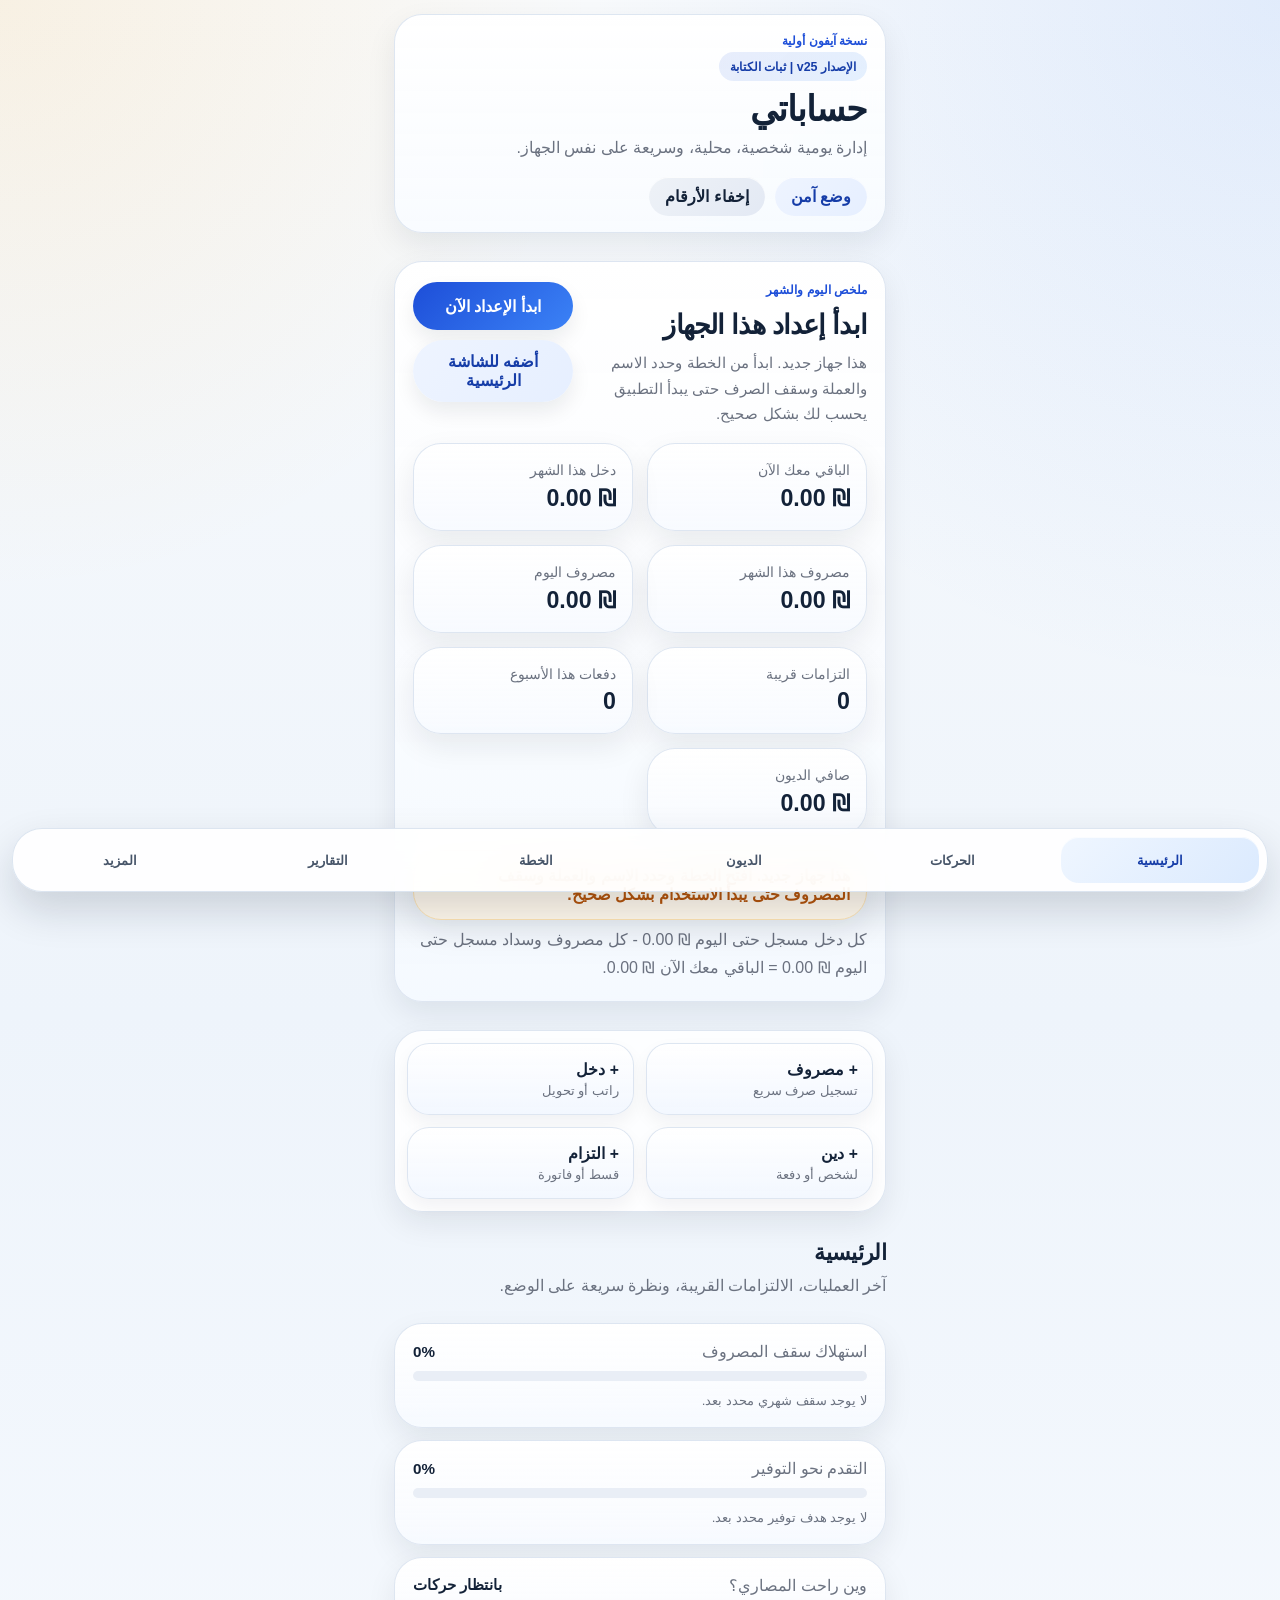
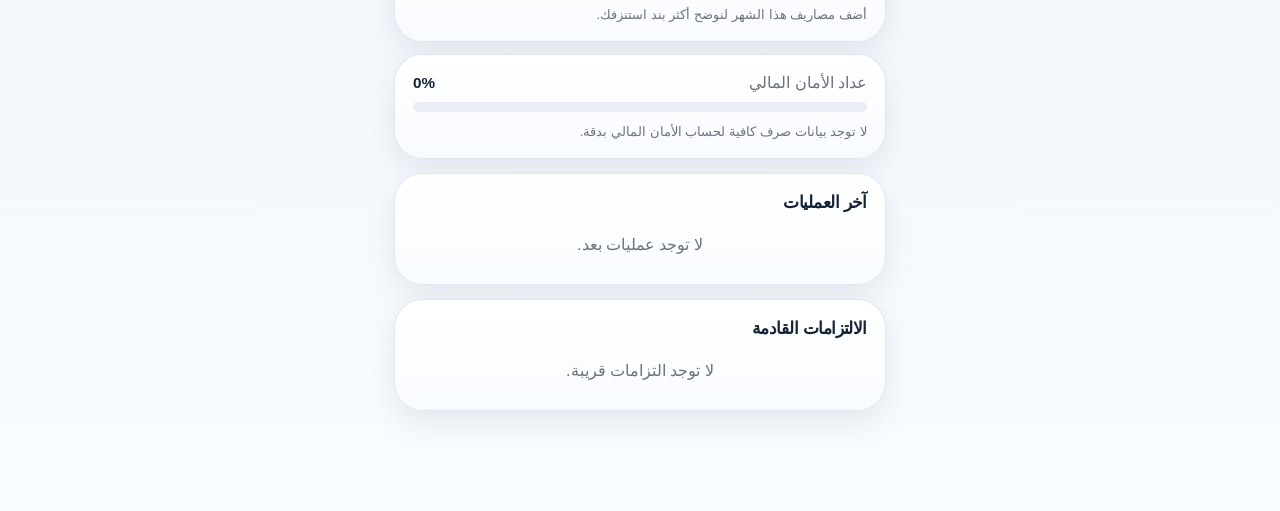
==== index.html @ ff344eb0 "Add files via upload" ====
﻿<!DOCTYPE html>
<html lang="ar" dir="rtl">
<head>
    <meta charset="utf-8" />
    <meta name="viewport" content="width=device-width, initial-scale=1, maximum-scale=1, user-scalable=no, viewport-fit=cover" />
    <title>حساباتي | آيفون | v25</title>
    <meta name="theme-color" content="#0f172a" />
    <meta name="apple-mobile-web-app-capable" content="yes" />
    <meta name="apple-mobile-web-app-status-bar-style" content="black-translucent" />
    <meta name="apple-mobile-web-app-title" content="حساباتي v25" />
    <link rel="icon" href="./favicon.ico" />
    <link rel="apple-touch-icon" href="./favicon.ico" />
    <link rel="stylesheet" href="./app.css?v=25" />
</head>
<body>
<div class="app-shell" id="appShell">
        <div class="privacy-screen" id="privacyScreen" hidden>
            <div class="privacy-card">
                <span class="privacy-badge">الوضع الآمن</span>
                <h1>حساباتي</h1>
                <p>أدخل رمز هذا الجهاز للمتابعة.</p>
                <form id="unlockForm" class="stack">
                    <input id="unlockCode" class="input center" type="password" inputmode="numeric" maxlength="12" placeholder="رمز القفل" />
                    <button class="button button-primary" type="submit">فتح التطبيق</button>
                    <p class="helper error" id="unlockError"></p>
                </form>
            </div>
        </div>

        <main class="app-main" id="appMain">
            <header class="topbar">
                <div>
                    <p class="eyebrow">نسخة آيفون أولية</p>
                    <p class="version-badge">الإصدار v25 | ثبات الكتابة</p>
                    <h1>حساباتي</h1>
                    <p class="subtitle">إدارة يومية شخصية، محلية، وسريعة على نفس الجهاز.</p>
                </div>
                <div class="topbar-actions">
                    <button class="chip" id="safeModeToggle" type="button">وضع آمن</button>
                    <button class="chip chip-dark" id="hideNumbersToggle" type="button">إخفاء الأرقام</button>
                </div>
            </header>

            <section class="hero-card home-only" id="homeHero">
                <div class="hero-head">
                    <div class="hero-copy">
                        <p class="eyebrow">ملخص اليوم والشهر</p>
                        <h2 id="deviceTitle">ابدأ إعداد هذا الجهاز</h2>
                        <p class="hero-helper" id="setupHelper" hidden>
                            هذا جهاز جديد. ابدأ من الخطة وحدد الاسم والعملة وسقف الصرف حتى يبدأ التطبيق يحسب لك بشكل صحيح.
                        </p>
                    </div>
                    <div class="hero-actions">
                        <button
                            class="button button-primary"
                            id="startSetupButton"
                            type="button"
                            onclick="document.querySelectorAll('.panel').forEach(function(p){p.classList.remove('is-active');});document.querySelector('.panel[data-panel=&quot;plan&quot;]')?.classList.add('is-active');document.querySelectorAll('.nav-item').forEach(function(n){n.classList.remove('is-active');});document.querySelector('.nav-item[data-panel-target=&quot;plan&quot;]')?.classList.add('is-active');setTimeout(function(){var i=document.getElementById('profileName');if(i){i.focus();i.scrollIntoView({behavior:'smooth',block:'center'});}},80);"
                        >ابدأ الإعداد الآن</button>
                        <button class="button button-ghost" id="installHintButton" type="button">أضفه للشاشة الرئيسية</button>
                    </div>
                </div>
                <div class="summary-grid">
                    <article class="metric-card">
                        <span>الباقي معك الآن</span>
                        <strong data-money id="monthBalanceValue">₪ 0.00</strong>
                    </article>
                    <article class="metric-card">
                        <span>دخل هذا الشهر</span>
                        <strong data-money id="monthIncomeValue">₪ 0.00</strong>
                    </article>
                    <article class="metric-card">
                        <span>مصروف هذا الشهر</span>
                        <strong data-money id="monthExpenseValue">₪ 0.00</strong>
                    </article>
                    <article class="metric-card">
                        <span>مصروف اليوم</span>
                        <strong data-money id="todayExpenseValue">₪ 0.00</strong>
                    </article>
                    <article class="metric-card">
                        <span>التزامات قريبة</span>
                        <strong id="dueSoonValue">0</strong>
                    </article>
                    <article class="metric-card">
                        <span>دفعات هذا الأسبوع</span>
                        <strong id="dueThisWeekValue">0</strong>
                    </article>
                    <article class="metric-card">
                        <span>صافي الديون</span>
                        <strong data-money id="netDebtValue">₪ 0.00</strong>
                    </article>
                </div>
                <div class="alert-card" id="todayAlert">لا يوجد تنبيه مهم الآن، وضع الميزانية مستقر.</div>
                <p class="helper" id="balanceHelper">هذا هو الرصيد الجاري حتى اليوم بعد احتساب كل دخل ومصروف مسجل بتاريخ اليوم أو قبله.</p>
            </section>

            <section class="quick-actions-card home-only" id="homeQuickActions">
                <button class="quick-action" type="button" data-quick-panel="money" data-quick-money-tab="expense">
                    <strong>+ مصروف</strong>
                    <span>تسجيل صرف سريع</span>
                </button>
                <button class="quick-action" type="button" data-quick-panel="money" data-quick-money-tab="income">
                    <strong>+ دخل</strong>
                    <span>راتب أو تحويل</span>
                </button>
                <button class="quick-action" type="button" data-quick-panel="debts">
                    <strong>+ دين</strong>
                    <span>لشخص أو دفعة</span>
                </button>
                <button class="quick-action" type="button" data-quick-panel="plan">
                    <strong>+ التزام</strong>
                    <span>قسط أو فاتورة</span>
                </button>
            </section>

            <section class="panel is-active" data-panel="home">
                <div class="section-head">
                    <h3>الرئيسية</h3>
                    <p>آخر العمليات، الالتزامات القريبة، ونظرة سريعة على الوضع.</p>
                </div>
                <div class="progress-grid">
                    <article class="progress-card">
                        <div class="progress-head">
                            <span>استهلاك سقف المصروف</span>
                            <strong id="budgetUsagePercent">0%</strong>
                        </div>
                        <div class="progress-track"><div class="progress-bar danger" id="budgetUsageBar"></div></div>
                        <small id="budgetUsageHint">لا يوجد سقف شهري محدد بعد.</small>
                    </article>
                    <article class="progress-card">
                        <div class="progress-head">
                            <span>التقدم نحو التوفير</span>
                            <strong id="savingUsagePercent">0%</strong>
                        </div>
                        <div class="progress-track"><div class="progress-bar success" id="savingUsageBar"></div></div>
                        <small id="savingUsageHint">لا يوجد هدف توفير محدد بعد.</small>
                    </article>
                    <article class="progress-card">
                        <div class="progress-head">
                            <span>وين راحت المصاري؟</span>
                            <strong id="spendingInsightTitle">بانتظار حركات</strong>
                        </div>
                        <small id="spendingInsightHint">أضف مصاريف أكثر لنحلل أعلى بند صرف عندك.</small>
                    </article>
                    <article class="progress-card">
                        <div class="progress-head">
                            <span>عداد الأمان المالي</span>
                            <strong id="financialSafetyPercent">0%</strong>
                        </div>
                        <div class="progress-track"><div class="progress-bar success" id="financialSafetyBar"></div></div>
                        <small id="financialSafetyHint">بانتظار بيانات كافية لحساب الأمان المالي.</small>
                    </article>
                </div>
                <div class="list-card">
                    <div class="section-head compact">
                        <h4>آخر العمليات</h4>
                    </div>
                    <div id="recentOperations" class="list-stack"></div>
                </div>
                <div class="list-card">
                    <div class="section-head compact">
                        <h4>الالتزامات القادمة</h4>
                    </div>
                    <div id="upcomingCommitments" class="list-stack"></div>
                </div>
            </section>

            <section class="panel" data-panel="money">
                <div class="section-head">
                    <h3>الدخل والمصاريف</h3>
                    <p>إضافة دخل ومصروف بسرعة مع سجل حديث واضح.</p>
                </div>

                <div class="tabs-inline">
                    <button class="mini-tab is-active" data-money-tab="expense" type="button">مصروف</button>
                    <button class="mini-tab" data-money-tab="income" type="button">دخل</button>
                </div>

                <form class="card-form money-form is-active" id="expenseForm" data-money-form="expense">
                    <label class="field">
                        <span>التصنيف</span>
                        <select id="expenseCategory" class="input">
                            <option value="">اختر التصنيف...</option>
                            <option value="أكل">أكل</option>
                            <option value="بيت">بيت</option>
                            <option value="مدارس">مدارس</option>
                            <option value="مواصلات">مواصلات</option>
                            <option value="علاج">علاج</option>
                            <option value="فواتير">فواتير</option>
                            <option value="أولاد">أولاد</option>
                            <option value="مجموعة أغراض">مجموعة أغراض</option>
                            <option value="متفرقات">متفرقات</option>
                            <option value="طوارئ">طوارئ</option>
                        </select>
                    </label>
                    <label class="field">
                        <span>أو أضف تصنيفًا جديدًا سريعًا</span>
                        <input id="expenseCustomCategory" class="input" type="text" placeholder="مثال: قهوة، هدية، حلاقة..." />
                    </label>
                    <div class="field-grid">
                        <label class="field">
                            <span>المبلغ</span>
                            <input id="expenseAmount" class="input" type="text" inputmode="decimal" placeholder="0.00" required />
                        </label>
                        <label class="field">
                            <span>التاريخ</span>
                            <input id="expenseDate" class="input" type="date" required />
                        </label>
                        <label class="field">
                            <span>العملة</span>
                            <select id="expenseCurrency" class="input">
                                <option value="₪">شيكل ₪</option>
                                <option value="JD">دينار JD</option>
                                <option value="$">دولار $</option>
                            </select>
                        </label>
                    </div>
                    <label class="field">
                        <span>ملاحظة</span>
                        <input id="expenseNote" class="input" type="text" placeholder="بيض + خبز + لبن، أو أي تفصيل إضافي" />
                    </label>
                    <div class="form-actions">
                        <button class="button button-danger" id="expenseSubmitButton" type="submit">حفظ المصروف</button>
                        <button class="button button-outline" id="expenseCancelEditButton" type="button" hidden>إلغاء التعديل</button>
                    </div>
                </form>

                <form class="card-form money-form" id="incomeForm" data-money-form="income">
                    <label class="field">
                        <span>التصنيف</span>
                        <select id="incomeCategory" class="input">
                            <option value="">اختر التصنيف...</option>
                            <option value="راتب">راتب</option>
                            <option value="دخل إضافي">دخل إضافي</option>
                            <option value="تحويل">تحويل</option>
                            <option value="هدية">هدية</option>
                            <option value="استرداد">استرداد</option>
                            <option value="بيع">بيع</option>
                            <option value="متفرقات">متفرقات</option>
                        </select>
                    </label>
                    <label class="field">
                        <span>أو أضف تصنيف دخل جديدًا</span>
                        <input id="incomeCustomCategory" class="input" type="text" placeholder="مثال: عمولة، مكافأة، سلفة راجعة..." />
                    </label>
                    <div class="field-grid">
                        <label class="field">
                            <span>المبلغ</span>
                            <input id="incomeAmount" class="input" type="text" inputmode="decimal" placeholder="0.00" required />
                        </label>
                        <label class="field">
                            <span>التاريخ</span>
                            <input id="incomeDate" class="input" type="date" required />
                        </label>
                        <label class="field">
                            <span>العملة</span>
                            <select id="incomeCurrency" class="input">
                                <option value="₪">شيكل ₪</option>
                                <option value="JD">دينار JD</option>
                                <option value="$">دولار $</option>
                            </select>
                        </label>
                    </div>
                    <label class="field">
                        <span>ملاحظة</span>
                        <input id="incomeNote" class="input" type="text" placeholder="اختياري" />
                    </label>
                    <div class="form-actions">
                        <button class="button button-primary" id="incomeSubmitButton" type="submit">حفظ الدخل</button>
                        <button class="button button-outline" id="incomeCancelEditButton" type="button" hidden>إلغاء التعديل</button>
                    </div>
                </form>

                <div class="list-card">
                    <div class="section-head compact">
                        <h4>سجل العمليات</h4>
                    </div>
                    <div class="toolbar-inline">
                        <input id="moneySearchInput" class="input search-input" type="search" placeholder="ابحث: خبز، راتب، مدارس..." />
                    </div>
                    <div class="tabs-inline compact-tabs">
                        <button class="mini-tab is-active" data-log-filter="all" type="button">الكل</button>
                        <button class="mini-tab" data-log-filter="expense" type="button">مصروف</button>
                        <button class="mini-tab" data-log-filter="income" type="button">دخل</button>
                    </div>
                    <div class="tabs-inline compact-tabs">
                        <button class="mini-tab is-active" data-period-filter="all" type="button">كل الفترات</button>
                        <button class="mini-tab" data-period-filter="month" type="button">هذا الشهر</button>
                        <button class="mini-tab" data-period-filter="week" type="button">هذا الأسبوع</button>
                        <button class="mini-tab" data-period-filter="today" type="button">اليوم</button>
                        <button class="mini-tab" data-period-filter="future" type="button">القادم</button>
                        <button class="mini-tab" data-period-filter="other-month" type="button">خارج الشهر</button>
                    </div>
                    <div id="moneyEntries" class="list-stack"></div>
                </div>
            </section>

            <section class="panel" data-panel="debts">
                <div class="section-head">
                    <h3>الأشخاص والديون</h3>
                    <p>لكل شخص سجل واضح: إله عليك، إليك عليه، والرصيد النهائي.</p>
                </div>

                <form class="card-form" id="debtForm">
                    <div class="field-grid">
                        <label class="field">
                            <span>اسم الشخص</span>
                            <input id="debtPerson" class="input" type="text" placeholder="مثال: أحمد" list="peopleSuggestions" required />
                        </label>
                        <label class="field">
                            <span>نوع الحركة</span>
                            <select id="debtType" class="input">
                                <option value="for-me">إلي عليه</option>
                                <option value="on-me">عليّ إله</option>
                                <option value="paid-to-me">دفع لي</option>
                                <option value="paid-by-me">دفعت له</option>
                            </select>
                        </label>
                    </div>
                    <div class="field-grid">
                        <label class="field">
                            <span>المبلغ</span>
                            <input id="debtAmount" class="input" type="text" inputmode="decimal" placeholder="0.00" required />
                        </label>
                        <label class="field">
                            <span>التاريخ</span>
                            <input id="debtDate" class="input" type="date" required />
                        </label>
                        <label class="field">
                            <span>العملة</span>
                            <select id="debtCurrency" class="input">
                                <option value="₪">شيكل ₪</option>
                                <option value="JD">دينار JD</option>
                                <option value="$">دولار $</option>
                            </select>
                        </label>
                    </div>
                    <label class="field">
                        <span>ملاحظة</span>
                        <input id="debtNote" class="input" type="text" placeholder="مثال: دفعة جزئية" />
                    </label>
                    <div class="form-actions">
                        <button class="button button-primary" id="debtSubmitButton" type="submit">حفظ الحركة</button>
                        <button class="button button-outline" id="debtCancelEditButton" type="button" hidden>إلغاء التعديل</button>
                    </div>
                </form>

                <form class="card-form schedule-form schedule-form-anchor" id="debtPlanForm">
                    <div class="section-head compact">
                        <h4>خطة سداد دين</h4>
                        <p>قسّط الدين على دفعات، وخلي النظام يتابع المواعيد والتأخير والدفع المتأخر.</p>
                    </div>
                    <div class="field-grid">
                        <label class="field">
                            <span>اسم الشخص</span>
                            <input id="debtPlanPerson" class="input" type="text" placeholder="مثال: محمد" list="peopleSuggestions" required />
                        </label>
                        <label class="field">
                            <span>إجمالي الدين</span>
                            <input id="debtPlanTotal" class="input" type="text" inputmode="decimal" placeholder="1000" required />
                        </label>
                    </div>
                    <div class="field-grid">
                        <label class="field">
                            <span>تاريخ أول دفعة</span>
                            <input id="debtPlanStartDate" class="input" type="date" required />
                        </label>
                        <label class="field">
                            <span>عدد الدفعات</span>
                            <input id="debtPlanCount" class="input" type="number" min="1" step="1" placeholder="4" required />
                        </label>
                    </div>
                    <div class="field-grid">
                        <label class="field">
                            <span>نوع التكرار</span>
                            <select id="debtPlanInterval" class="input">
                                <option value="monthly">شهري</option>
                                <option value="weekly">أسبوعي</option>
                                <option value="daily30">كل 30 يوم</option>
                            </select>
                        </label>
                        <label class="field">
                            <span>العملة</span>
                            <select id="debtPlanCurrency" class="input">
                                <option value="₪">شيكل ₪</option>
                                <option value="JD">دينار JD</option>
                                <option value="$">دولار $</option>
                            </select>
                        </label>
                        <label class="field">
                            <span>ملاحظة</span>
                            <input id="debtPlanNote" class="input" type="text" placeholder="مثال: دين بضاعة أو سلفة" />
                        </label>
                    </div>
                    <button class="button button-warning" type="submit">إنشاء خطة السداد</button>
                </form>

                <div class="list-card">
                    <div class="section-head compact">
                        <h4>كشف الديون</h4>
                    </div>
                    <div class="summary-inline" id="debtSummary"></div>
                    <div class="summary-inline" id="debtPlanSummary"></div>
                    <div class="list-stack" id="debtSmartList"></div>
                    <datalist id="peopleSuggestions"></datalist>
                    <div class="people-card">
                        <div class="toolbar-inline">
                            <input id="debtSearchInput" class="input search-input" type="search" placeholder="ابحث عن شخص أو ملاحظة..." />
                            <div class="toggle-row">
                                <label for="showArchivedPeopleToggle">إظهار الأشخاص المؤرشفين</label>
                                <input id="showArchivedPeopleToggle" type="checkbox" />
                            </div>
                        </div>
                        <div class="people-grid" id="peopleOverview"></div>
                    </div>
                    <div id="debtEntries" class="list-stack"></div>
                </div>

                <div class="list-card">
                    <div class="section-head compact">
                        <h4>دفعات الديون المجدولة</h4>
                        <p>كل دفعة تظهر بموعدها، وإذا تأخرت أو دُفعت متأخرًا سنوضح ذلك هنا.</p>
                    </div>
                    <div class="tabs-inline compact-tabs">
                        <button class="mini-tab is-active" data-installment-filter="all" type="button">الكل</button>
                        <button class="mini-tab" data-installment-filter="pending" type="button">بانتظار</button>
                        <button class="mini-tab" data-installment-filter="soon" type="button">هذا الأسبوع</button>
                        <button class="mini-tab" data-installment-filter="overdue" type="button">متأخرة</button>
                        <button class="mini-tab" data-installment-filter="paid" type="button">مدفوعة</button>
                    </div>
                    <form class="card-form" id="installmentEditForm" hidden>
                        <div class="section-head compact">
                            <h4>تعديل دفعة مجدولة</h4>
                            <p>عدّل مبلغ الدفعة أو تاريخها أو ملاحظتها من هنا.</p>
                        </div>
                        <div class="field-grid">
                            <label class="field">
                                <span>المبلغ</span>
                                <input id="installmentEditAmount" class="input" type="text" inputmode="decimal" placeholder="0.00" required />
                            </label>
                            <label class="field">
                                <span>التاريخ</span>
                                <input id="installmentEditDate" class="input" type="date" required />
                            </label>
                        </div>
                        <label class="field">
                            <span>ملاحظة</span>
                            <input id="installmentEditNote" class="input" type="text" placeholder="اختياري" />
                        </label>
                        <div class="form-actions">
                            <button class="button button-primary" id="installmentEditSaveButton" type="submit">حفظ تعديل الدفعة</button>
                            <button class="button button-outline" id="installmentEditCancelButton" type="button">إلغاء</button>
                        </div>
                    </form>
                    <div id="debtInstallmentEntries" class="list-stack"></div>
                </div>
            </section>

            <section class="panel" data-panel="plan">
                <div class="section-head">
                    <h3>الخطة الشهرية والالتزامات</h3>
                    <p>سقف الصرف، هدف التوفير، والأقساط التي يجب متابعتها.</p>
                </div>

                <form class="card-form" id="planForm">
                    <div class="field-grid">
                        <label class="field">
                            <span>اسم الجهاز / الحساب</span>
                            <input id="profileName" class="input" type="text" placeholder="آيفون 16 - حسابي" required />
                        </label>
                        <label class="field">
                            <span>العملة</span>
                            <input id="profileCurrency" class="input" type="text" value="₪" maxlength="10" />
                        </label>
                    </div>
                    <div class="field-grid">
                        <label class="field">
                            <span>سقف المصروف الشهري</span>
                            <input id="profileBudget" class="input" type="text" inputmode="decimal" placeholder="0.00" />
                        </label>
                        <label class="field">
                            <span>هدف التوفير</span>
                            <input id="profileSavingGoal" class="input" type="text" inputmode="decimal" placeholder="0.00" />
                        </label>
                    </div>
                    <label class="field">
                        <span>رمز قفل اختياري</span>
                        <input id="profilePasscode" class="input" type="password" inputmode="numeric" maxlength="12" placeholder="1234" />
                    </label>
                    <button class="button button-primary" type="submit">حفظ الخطة والإعدادات</button>
                </form>

                <form class="card-form" id="commitmentForm">
                    <div class="field-grid">
                        <label class="field">
                            <span>اسم الالتزام</span>
                            <input id="commitmentName" class="input" type="text" placeholder="إيجار، قسط..." required />
                        </label>
                        <label class="field">
                            <span>المبلغ</span>
                            <input id="commitmentAmount" class="input" type="text" inputmode="decimal" placeholder="0.00" required />
                        </label>
                        <label class="field">
                            <span>العملة</span>
                            <select id="commitmentCurrency" class="input">
                                <option value="₪">شيكل ₪</option>
                                <option value="JD">دينار JD</option>
                                <option value="$">دولار $</option>
                            </select>
                        </label>
                    </div>
                    <div class="field-grid">
                        <label class="field">
                            <span>تاريخ الاستحقاق</span>
                            <input id="commitmentDate" class="input" type="date" required />
                        </label>
                        <label class="field">
                            <span>ملاحظات</span>
                            <input id="commitmentNote" class="input" type="text" placeholder="اختياري" />
                        </label>
                    </div>
                    <div class="form-actions">
                        <button class="button button-warning" id="commitmentSubmitButton" type="submit">حفظ الالتزام</button>
                        <button class="button button-outline" id="commitmentCancelEditButton" type="button" hidden>إلغاء التعديل</button>
                    </div>
                </form>

                <div class="list-card">
                    <div class="section-head compact">
                        <h4>سجل الالتزامات</h4>
                    </div>
                    <div id="commitmentEntries" class="list-stack"></div>
                </div>
            </section>

            <section class="panel" data-panel="more">
                <div class="section-head">
                    <h3>النسخ والخصوصية</h3>
                    <p>نسخة احتياطية، استرجاع، ومسح آمن لبيانات هذا الجهاز.</p>
                </div>

                <div class="card-form">
                    <button class="button button-primary" id="exportBackupButton" type="button">تصدير نسخة JSON</button>
                    <label class="button button-outline file-button">
                        استيراد نسخة
                        <input id="importBackupInput" type="file" accept="application/json" hidden />
                    </label>
                    <button class="button button-outline" id="lockDeviceButton" type="button">قفل الجهاز الآن</button>
                    <button class="button button-danger" id="resetDeviceButton" type="button">تصفير بيانات هذا الجهاز</button>
                    <p class="helper" id="backupStatus">آخر نسخة: لا يوجد بعد.</p>
                </div>

                <form class="card-form" id="reminderForm">
                    <div class="section-head compact">
                        <h4>ذكّرني بعدين</h4>
                        <p>تذكير سريع لشخص، قسط، أو أمر تريد مراجعته لاحقًا.</p>
                    </div>
                    <label class="field">
                        <span>عنوان التذكير</span>
                        <input id="reminderTitle" class="input" type="text" placeholder="مثال: حاسب محمد آخر الأسبوع" required />
                    </label>
                    <div class="field-grid">
                        <label class="field">
                            <span>التاريخ</span>
                            <input id="reminderDate" class="input" type="date" required />
                        </label>
                        <label class="field">
                            <span>ملاحظة</span>
                            <input id="reminderNote" class="input" type="text" placeholder="اختياري" />
                        </label>
                    </div>
                    <div class="form-actions">
                        <button class="button button-primary" id="reminderSubmitButton" type="submit">حفظ التذكير</button>
                        <button class="button button-outline" id="reminderCancelEditButton" type="button" hidden>إلغاء التعديل</button>
                    </div>
                </form>

                <div class="list-card">
                    <div class="section-head compact">
                        <h4>التذكيرات القادمة</h4>
                    </div>
                    <div id="reminderEntries" class="list-stack"></div>
                </div>
            </section>

            <section class="panel" data-panel="reports">
                <div class="section-head">
                    <h3>التقارير</h3>
                    <p>تقرير الشهر، المقارنة، كشف أين ذهب الصرف، وأرشفة الشهور السابقة.</p>
                </div>
                <div class="list-card">
                    <div class="section-head compact">
                        <h4>تقرير الشهر</h4>
                        <p>كل الذي دخل هذا الشهر، وكل الذي خرج منك، بما فيه سداد الديون والدفعات.</p>
                    </div>
                    <div class="summary-inline" id="monthlyReportSummary"></div>
                    <div class="list-stack" id="monthlyReportBreakdown"></div>
                </div>

                <div class="list-card">
                    <div class="section-head compact">
                        <h4>ملخص آخر الشهر</h4>
                        <p>لقطة سريعة: أين ذهب الصرف، وكيف كان تقييم الشهر؟</p>
                    </div>
                    <div class="summary-inline" id="monthClosingSummary"></div>
                    <div class="list-stack" id="monthClosingInsights"></div>
                </div>

                <div class="list-card">
                    <div class="section-head compact">
                        <h4>مقارنة مع الشهر الماضي</h4>
                        <p>حتى تعرف: هل تحسن وضعك، أم زاد الصرف عليك؟</p>
                    </div>
                    <div class="summary-inline" id="monthCompareSummary"></div>
                    <div class="list-stack" id="monthCompareInsights"></div>
                </div>

                <div class="list-card">
                    <div class="section-head compact">
                        <h4>كشف الخراب</h4>
                        <p>أكثر شيء أتعبك هذا الشهر: يوم الصرف، البند، والشخص.</p>
                    </div>
                    <div class="list-stack" id="damageReportList"></div>
                </div>

                <div class="list-card">
                    <div class="section-head compact">
                        <h4>أرشفة شهرية ذكية</h4>
                        <p>اقفل الشهر الحالي بلقطة محفوظة وارجع لها لاحقًا إذا أردت.</p>
                    </div>
                    <div class="form-actions">
                        <button class="button button-primary" id="archiveMonthButton" type="button">أرشفة هذا الشهر الآن</button>
                    </div>
                    <div id="monthlyArchivesList" class="list-stack"></div>
                </div>
            </section>
        </main>

        <nav class="bottom-nav">
            <button class="nav-item is-active" type="button" data-panel-target="home"><span>الرئيسية</span></button>
            <button class="nav-item" type="button" data-panel-target="money"><span>الحركات</span></button>
            <button class="nav-item" type="button" data-panel-target="debts"><span>الديون</span></button>
            <button class="nav-item" type="button" data-panel-target="plan"><span>الخطة</span></button>
            <button class="nav-item" type="button" data-panel-target="reports"><span>التقارير</span></button>
            <button class="nav-item" type="button" data-panel-target="more"><span>المزيد</span></button>
        </nav>

        <div class="toast" id="toastMessage" hidden></div>
    </div>
<script src="./app.js?v=25"></script>
</body>
</html>
---- app.css ----
﻿/* release v24-2 */
:root {
    --bg: #f5f7fb;
    --surface: rgba(255, 255, 255, 0.88);
    --surface-strong: #ffffff;
    --line: #dbe4f0;
    --text: #132238;
    --muted: #6b7280;
    --primary: #1d4ed8;
    --primary-dark: #163da8;
    --danger: #dc2626;
    --success: #15803d;
    --warning: #b45309;
    --shadow: 0 12px 30px rgba(15, 23, 42, 0.08);
    --radius-xl: 28px;
    --radius-lg: 22px;
    --radius-md: 16px;
}

[hidden] { display: none !important; }
* { box-sizing: border-box; }
html { scroll-behavior: auto; }
body {
    margin: 0;
    min-height: 100vh;
    overflow-x: hidden;
    font-family: "SF Pro Display", "Segoe UI", Tahoma, Arial, sans-serif;
    -webkit-text-size-adjust: 100%;
    text-size-adjust: 100%;
    background:
        radial-gradient(circle at top right, rgba(59, 130, 246, 0.12), transparent 28%),
        radial-gradient(circle at top left, rgba(245, 158, 11, 0.10), transparent 24%),
        linear-gradient(180deg, #f8fafc 0%, #eef4fb 48%, #f8fbff 100%);
    color: var(--text);
}

.app-shell {
    max-width: 520px;
    margin: 0 auto;
    min-height: 100vh;
    padding: calc(env(safe-area-inset-top, 0px) + 14px) 14px calc(env(safe-area-inset-bottom, 0px) + 100px);
}

.app-main,
.panel,
.stack,
.list-stack {
    display: grid;
    gap: 14px;
}

.topbar,
.hero-card,
.quick-actions-card,
.card-form,
.list-card,
.privacy-card,
.metric-card,
.alert-card,
.progress-card {
    background: var(--surface);
    border: 1px solid rgba(219, 228, 240, 0.9);
    border-radius: var(--radius-xl);
    box-shadow: var(--shadow);
    backdrop-filter: blur(14px);
    -webkit-backdrop-filter: blur(14px);
}

.topbar {
    padding: 18px 18px 16px;
    margin-bottom: 14px;
    background:
        linear-gradient(180deg, rgba(255,255,255,0.96), rgba(248,251,255,0.92));
}

.topbar h1,
.privacy-card h1,
.hero-card h2,
.section-head h3,
.section-head h4 {
    margin: 0;
    font-weight: 900;
    letter-spacing: -0.03em;
}

.topbar h1 { font-size: 2.2rem; line-height: 1.05; }
.hero-card h2 { font-size: 1.7rem; line-height: 1.2; }
.section-head h3 { font-size: 1.35rem; }
.section-head h4 { font-size: 1.05rem; }

.eyebrow {
    margin: 0 0 4px;
    color: var(--primary);
    font-size: .78rem;
    font-weight: 800;
}

.version-badge {
    margin: 0 0 10px;
    display: inline-flex;
    align-items: center;
    padding: 7px 11px;
    border-radius: 999px;
    background: linear-gradient(135deg, rgba(29, 78, 216, 0.10), rgba(96, 165, 250, 0.16));
    color: var(--primary-dark);
    font-size: .78rem;
    font-weight: 900;
}

.subtitle,
.section-head p,
.helper {
    margin: 6px 0 0;
    color: var(--muted);
    line-height: 1.7;
}

.topbar-actions,
.hero-head,
.field-grid,
.tabs-inline,
.bottom-nav {
    display: flex;
    gap: 10px;
}

.form-actions {
    display: grid;
    grid-template-columns: repeat(2, minmax(0, 1fr));
    gap: 10px;
}

.topbar-actions {
    margin-top: 16px;
    flex-wrap: wrap;
}

.chip,
.button,
.nav-item,
.mini-tab {
    border: none;
    border-radius: 999px;
    font: inherit;
    cursor: pointer;
    transition: 180ms ease;
}

.chip {
    padding: 10px 16px;
    background: linear-gradient(135deg, #eef4ff, #e6efff);
    color: var(--primary-dark);
    font-weight: 800;
    box-shadow: inset 0 1px 0 rgba(255,255,255,0.8);
}

.chip-dark {
    background: linear-gradient(135deg, #eef2f7, #e3e9f4);
    color: var(--text);
}

.hero-card {
    padding: 20px 18px;
    margin-bottom: 14px;
    background:
        linear-gradient(180deg, rgba(255,255,255,0.96), rgba(245,249,255,0.92));
}

.quick-actions-card {
    padding: 12px;
    display: grid;
    grid-template-columns: repeat(2, minmax(0, 1fr));
    gap: 12px;
    margin-bottom: 14px;
}

.quick-action {
    border: 1px solid rgba(219, 228, 240, 0.9);
    background: linear-gradient(180deg, rgba(255,255,255,0.96), rgba(242,247,255,0.94));
    border-radius: 22px;
    padding: 16px 14px;
    text-align: right;
    color: var(--text);
    box-shadow:
        inset 0 1px 0 rgba(255,255,255,0.75),
        0 8px 18px rgba(15, 23, 42, 0.05);
}

.quick-action strong {
    display: block;
    margin-bottom: 4px;
    font-size: .98rem;
    font-weight: 900;
}

.quick-action span {
    color: var(--muted);
    font-size: .8rem;
}

.hero-head {
    align-items: flex-start;
    justify-content: space-between;
    margin-bottom: 16px;
}

.hero-copy {
    display: grid;
    gap: 8px;
}

.hero-helper {
    margin: 0;
    color: var(--muted);
    line-height: 1.7;
    font-size: .95rem;
}

.hero-actions {
    display: grid;
    gap: 10px;
    min-width: 160px;
    max-width: 100%;
}

.summary-grid {
    display: grid;
    grid-template-columns: repeat(2, minmax(0, 1fr));
    gap: 14px;
}

.metric-card {
    padding: 18px 16px;
    background: linear-gradient(180deg, rgba(255,255,255,0.98), rgba(247,250,255,0.92));
}

.metric-card span {
    display: block;
    color: var(--muted);
    font-size: .85rem;
    margin-bottom: 6px;
}

.metric-card strong {
    font-size: 1.45rem;
    font-weight: 900;
}

.alert-card {
    margin-top: 14px;
    padding: 15px 16px;
    color: var(--warning);
    background: #fff8eb;
    border-color: #fde2b2;
    font-weight: 700;
}

.section-head {
    margin-bottom: 10px;
}

.progress-grid {
    display: grid;
    gap: 12px;
}

.progress-card {
    padding: 18px;
    background: linear-gradient(180deg, rgba(255,255,255,0.98), rgba(247,250,255,0.92));
}

.progress-head {
    display: flex;
    align-items: center;
    justify-content: space-between;
    gap: 12px;
    margin-bottom: 10px;
}

.progress-head span,
.progress-card small {
    color: var(--muted);
}

.progress-head strong {
    font-size: .95rem;
    font-weight: 900;
}

.progress-track {
    height: 10px;
    border-radius: 999px;
    background: #e9eef6;
    overflow: hidden;
    margin-bottom: 10px;
}

.progress-bar {
    height: 100%;
    width: 0;
    border-radius: inherit;
    transition: width 220ms ease;
}

.progress-bar.danger {
    background: linear-gradient(90deg, #f59e0b, #ef4444);
}

.progress-bar.success {
    background: linear-gradient(90deg, #34d399, #10b981);
}

.panel { display: none; }
.panel.is-active { display: grid; }
.home-only[hidden] { display: none !important; }

.card-form,
.list-card,
.privacy-card {
    padding: 18px;
    background: linear-gradient(180deg, rgba(255,255,255,0.98), rgba(248,251,255,0.94));
}

.field {
    display: grid;
    gap: 6px;
}

.field span {
    color: var(--text);
    font-size: .9rem;
    font-weight: 800;
}

.input {
    width: 100%;
    min-height: 48px;
    padding: 12px 14px;
    border-radius: 15px;
    border: 1px solid var(--line);
    background: #ffffff;
    background-image: none;
    color: var(--text);
    font: inherit;
    font-size: 16px;
    box-shadow: inset 0 1px 2px rgba(15, 23, 42, 0.03);
    opacity: 1;
    -webkit-appearance: none;
    appearance: none;
    -webkit-text-fill-color: var(--text);
    caret-color: var(--primary);
    transform: translateZ(0);
}

.input.center { text-align: center; }
.input.search-input {
    min-height: 44px;
    padding-inline: 16px;
    background: #ffffff;
}

.input::placeholder {
    color: #94a3b8;
    opacity: 1;
}

.input:focus,
select.input:focus,
textarea.input:focus {
    outline: none;
    border-color: rgba(29, 78, 216, 0.45);
    background: #ffffff;
    box-shadow:
        0 0 0 4px rgba(59, 130, 246, 0.12),
        inset 0 1px 2px rgba(15, 23, 42, 0.03);
}

input,
select,
textarea,
button {
    -webkit-tap-highlight-color: transparent;
}

.field-grid {
    flex-direction: row;
    flex-wrap: wrap;
}

.field-grid > .field {
    flex: 1 1 0;
    min-width: 0;
}

.button {
    min-height: 48px;
    padding: 12px 18px;
    font-size: 16px;
    font-weight: 900;
    box-shadow: 0 10px 20px rgba(15, 23, 42, 0.08);
}

.button-primary {
    background: linear-gradient(135deg, var(--primary), #3b82f6);
    color: #fff;
}

.button-danger {
    background: linear-gradient(135deg, #d92d20, #ef4444);
    color: #fff;
}

.button-warning {
    background: linear-gradient(135deg, #b45309, #f59e0b);
    color: #fff;
}

.button-outline {
    background: #fff;
    border: 1px solid var(--line);
    color: var(--text);
}

.button-ghost {
    background: linear-gradient(135deg, #eef4ff, #e6efff);
    color: var(--primary-dark);
}

.button:hover,
.chip:hover,
.nav-item:hover,
.mini-tab:hover {
    transform: translateY(-1px);
}

@media (max-width: 420px) {
    .hero-head {
        display: grid;
        gap: 14px;
    }

    .hero-actions {
        width: 100%;
    }
}

.tabs-inline {
    margin-bottom: 8px;
    flex-wrap: wrap;
}

.compact-tabs {
    margin-bottom: 12px;
}

.mini-tab {
    min-height: 40px;
    padding: 0 18px;
    background: #edf2fa;
    color: #334155;
    font-weight: 800;
}

.mini-tab.is-active {
    background: var(--primary);
    color: #fff;
}

.money-form { display: none; }
.money-form.is-active { display: grid; gap: 12px; }

.list-item {
    display: flex;
    align-items: center;
    justify-content: space-between;
    gap: 12px;
    padding: 14px 0;
    border-bottom: 1px solid #edf2f7;
    min-width: 0;
}

.list-item:last-child { border-bottom: none; }

.list-title {
    font-weight: 800;
    margin-bottom: 4px;
}

.list-meta {
    color: var(--muted);
    font-size: .84rem;
    line-height: 1.6;
}

.meta-badge {
    display: inline-flex;
    align-items: center;
    min-height: 22px;
    padding: 0 8px;
    margin-inline-start: 6px;
    border-radius: 999px;
    font-size: .72rem;
    font-weight: 900;
    vertical-align: middle;
}

.meta-badge.future {
    background: #fff4e5;
    color: var(--warning);
}

.meta-badge.other-month {
    background: #eef4ff;
    color: var(--primary-dark);
}

.list-value {
    text-align: left;
    font-weight: 900;
    white-space: nowrap;
}

.list-actions {
    display: flex;
    align-items: center;
    gap: 8px;
    flex-wrap: wrap;
    justify-content: flex-end;
    min-width: 0;
}

.inline-button {
    min-height: 34px;
    padding: 0 12px;
    border-radius: 999px;
    border: none;
    font: inherit;
    font-size: .78rem;
    font-weight: 900;
    cursor: pointer;
}

.inline-button.success {
    background: #ecfdf3;
    color: var(--success);
}

.inline-button.danger {
    background: #fff1f2;
    color: var(--danger);
}

.tone-income { color: var(--success); }
.tone-expense { color: var(--danger); }
.tone-debt { color: #7c3aed; }
.tone-warning { color: var(--warning); }

.empty-state {
    padding: 12px 0;
    color: var(--muted);
    text-align: center;
}

.summary-inline {
    display: grid;
    gap: 8px;
    margin-bottom: 10px;
}

.toolbar-inline {
    display: grid;
    gap: 10px;
    margin-bottom: 12px;
}

.toggle-row {
    display: flex;
    align-items: center;
    justify-content: space-between;
    gap: 12px;
}

.toggle-row label {
    color: var(--muted);
    font-size: .88rem;
    font-weight: 700;
}

.people-card {
    margin-bottom: 12px;
}

.people-grid {
    display: grid;
    gap: 10px;
}

.person-card {
    padding: 14px;
    border-radius: 18px;
    border: 1px solid #e5ebf4;
    background: linear-gradient(180deg, rgba(255,255,255,0.98), rgba(245,249,255,0.94));
    box-shadow: inset 0 1px 0 rgba(255,255,255,0.8);
}

.person-head {
    display: flex;
    align-items: center;
    justify-content: space-between;
    gap: 10px;
    margin-bottom: 8px;
    min-width: 0;
}

.person-name {
    font-weight: 900;
    font-size: 1rem;
}

.person-meta {
    color: var(--muted);
    font-size: .82rem;
    line-height: 1.6;
}

.person-actions {
    display: flex;
    gap: 8px;
    margin-top: 10px;
    flex-wrap: wrap;
}

.person-actions .inline-button {
    flex: 1 1 0;
    min-width: 110px;
}

.inline-button.neutral {
    background: #eef4ff;
    color: var(--primary-dark);
}

.schedule-form {
    margin-top: 12px;
}

.schedule-form-anchor {
    scroll-margin-top: 18px;
}

.summary-pill {
    min-height: 44px;
    padding: 0 16px;
    display: flex;
    align-items: center;
    justify-content: space-between;
    gap: 10px;
    background: linear-gradient(180deg, rgba(248,251,255,0.98), rgba(241,247,255,0.96));
    border: 1px solid #e3eaf3;
    border-radius: 16px;
    color: var(--text);
    font-size: .85rem;
    min-width: 0;
}

.bottom-nav {
    position: fixed;
    right: 12px;
    left: 12px;
    bottom: calc(env(safe-area-inset-bottom, 0px) + 8px);
    padding: 8px;
    background: rgba(255, 255, 255, 0.90);
    border: 1px solid rgba(219, 228, 240, 0.95);
    border-radius: 30px;
    box-shadow: 0 18px 40px rgba(15, 23, 42, 0.16);
    backdrop-filter: blur(18px);
    -webkit-backdrop-filter: blur(18px);
    justify-content: space-between;
    z-index: 30;
    overflow-x: auto;
}

body.keyboard-open .bottom-nav {
    display: none;
}

.nav-item {
    flex: 1 1 0;
    min-height: 46px;
    min-width: 86px;
    padding: 0 10px;
    background: transparent;
    color: #475569;
    font-weight: 800;
    border-radius: 18px;
    font-size: .82rem;
    white-space: nowrap;
}

.nav-item.is-active {
    background: linear-gradient(135deg, #eff6ff, #dbeafe);
    color: var(--primary-dark);
    box-shadow: inset 0 1px 0 rgba(255,255,255,0.75);
}

.privacy-screen {
    min-height: calc(100vh - 32px);
    display: grid;
    place-items: center;
}

.privacy-card {
    text-align: center;
}

.privacy-badge {
    display: inline-flex;
    align-items: center;
    justify-content: center;
    min-height: 36px;
    padding: 6px 14px;
    border-radius: 999px;
    background: #eff6ff;
    color: var(--primary-dark);
    font-weight: 900;
}

.toast {
    position: fixed;
    inset-inline: 20px;
    bottom: calc(env(safe-area-inset-bottom, 0px) + 84px);
    padding: 13px 16px;
    border-radius: 18px;
    background: rgba(15, 23, 42, 0.92);
    color: #fff;
    text-align: center;
    box-shadow: var(--shadow);
    z-index: 40;
}

body.keyboard-open .toast {
    display: none;
}

@supports (-webkit-touch-callout: none) {
    html,
    body {
        scroll-behavior: auto;
    }

    .topbar,
    .hero-card,
    .quick-actions-card,
    .card-form,
    .list-card,
    .privacy-card,
    .metric-card,
    .alert-card,
    .progress-card,
    .bottom-nav {
        backdrop-filter: none;
        -webkit-backdrop-filter: none;
    }

    .input,
    .search-input,
    .button,
    .mini-tab,
    .nav-item {
        transition: none;
    }
}

@media (max-width: 420px) {
    .app-shell {
        padding-inline: 12px;
    }

    .field-grid,
    .hero-head {
        flex-direction: column;
        align-items: stretch;
    }

    .card-form,
    .list-card,
    .privacy-card,
    .topbar,
    .hero-card {
        padding: 16px;
    }

    .summary-grid {
        grid-template-columns: 1fr;
    }

    .quick-actions-card {
        grid-template-columns: 1fr;
    }

    .list-item,
    .person-head {
        flex-direction: column;
        align-items: stretch;
    }

    .list-actions {
        width: 100%;
        justify-content: flex-start;
    }

    .inline-button,
    .person-actions .inline-button {
        min-width: calc(50% - 6px);
        flex: 1 1 calc(50% - 6px);
    }

    .summary-pill {
        min-height: 48px;
        padding: 10px 14px;
        flex-wrap: wrap;
    }

    .bottom-nav {
        gap: 6px;
        padding: 8px;
    }

    .nav-item {
        min-width: 0;
        min-height: 44px;
        font-size: .95rem;
        padding-inline: 8px;
    }

}
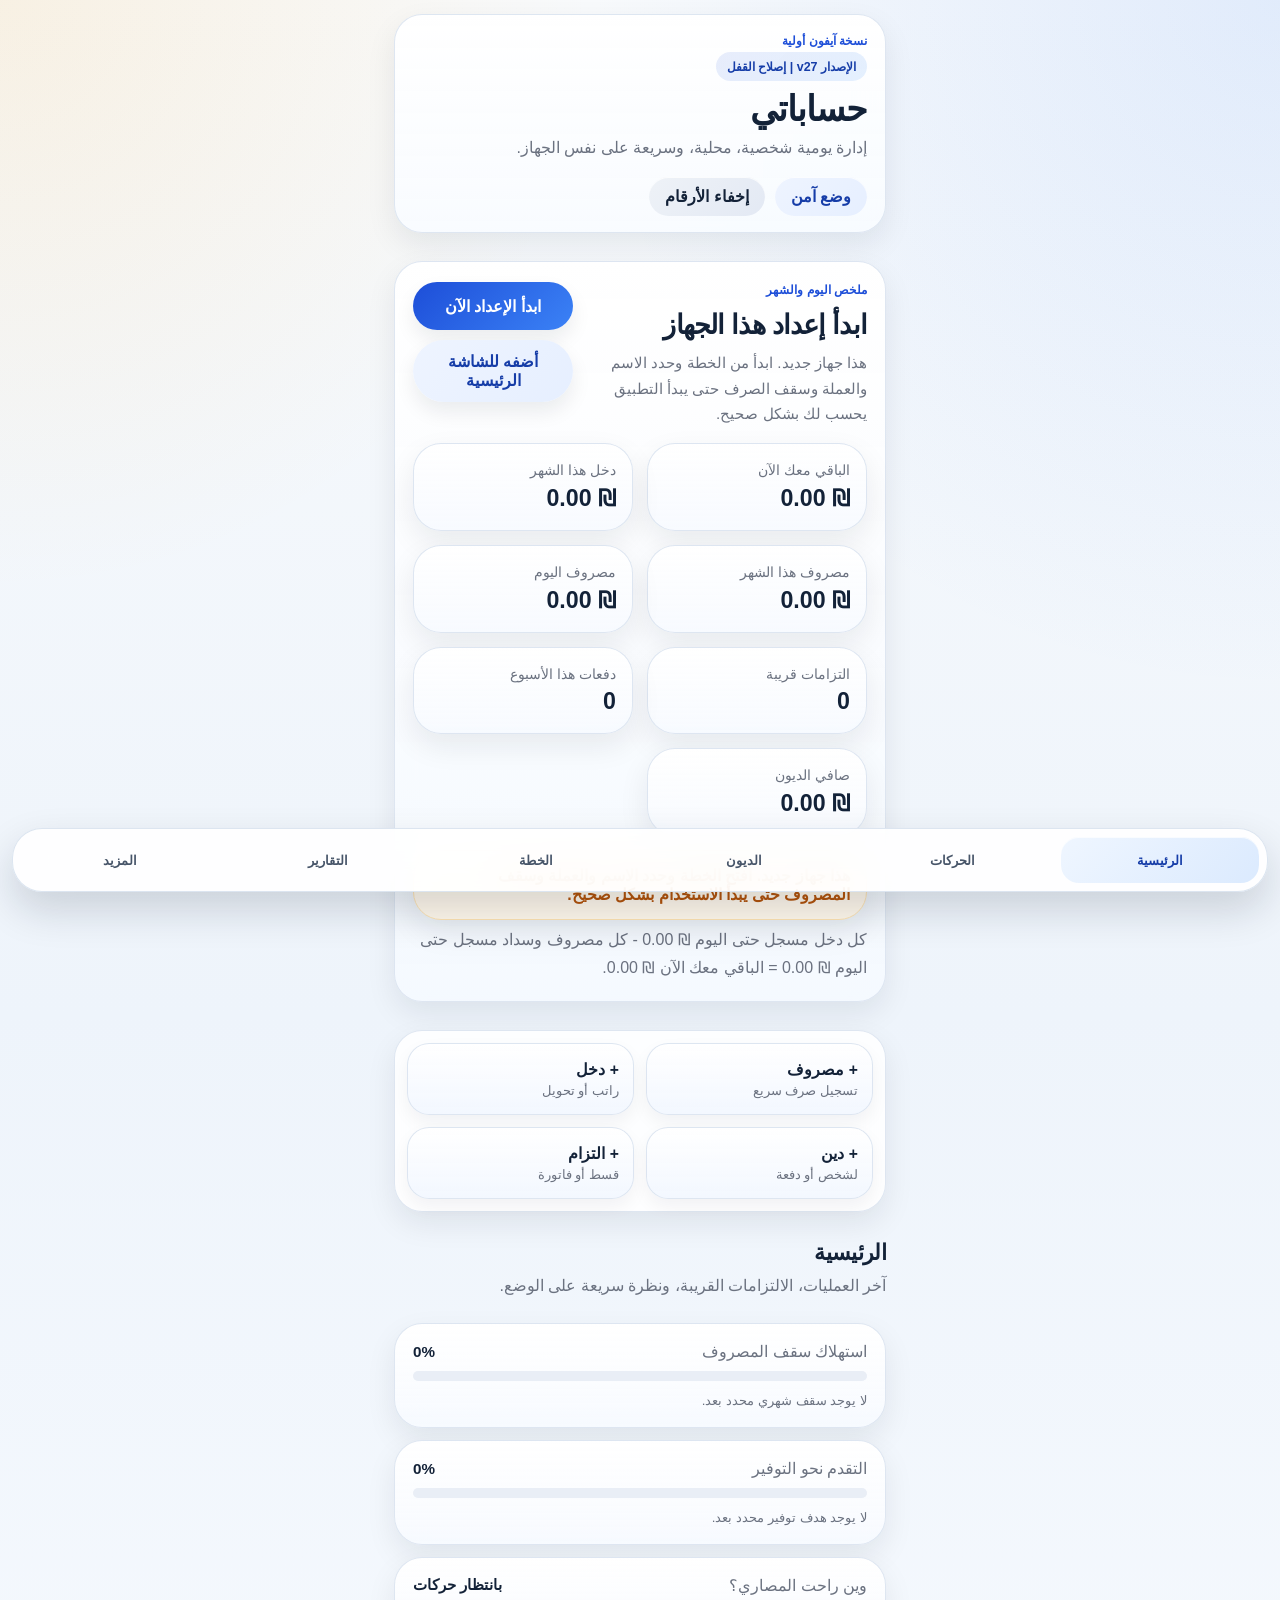
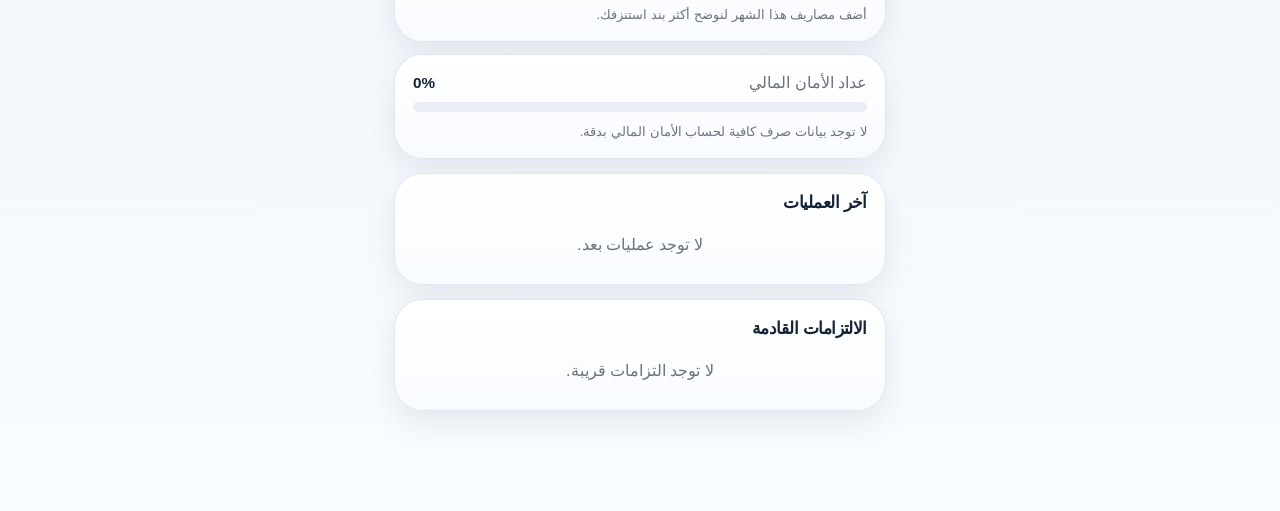
==== commit d83c80bd: "Add files via upload" ====
--- a/index.html
+++ b/index.html
@@ -3,14 +3,14 @@
 <head>
     <meta charset="utf-8" />
     <meta name="viewport" content="width=device-width, initial-scale=1, maximum-scale=1, user-scalable=no, viewport-fit=cover" />
-    <title>حساباتي | آيفون | v25</title>
+    <title>حساباتي | آيفون | v27</title>
     <meta name="theme-color" content="#0f172a" />
     <meta name="apple-mobile-web-app-capable" content="yes" />
     <meta name="apple-mobile-web-app-status-bar-style" content="black-translucent" />
-    <meta name="apple-mobile-web-app-title" content="حساباتي v25" />
+    <meta name="apple-mobile-web-app-title" content="حساباتي v27" />
     <link rel="icon" href="./favicon.ico" />
     <link rel="apple-touch-icon" href="./favicon.ico" />
-    <link rel="stylesheet" href="./app.css?v=25" />
+    <link rel="stylesheet" href="./app.css?v=27" />
 </head>
 <body>
 <div class="app-shell" id="appShell">
@@ -31,7 +31,7 @@
             <header class="topbar">
                 <div>
                     <p class="eyebrow">نسخة آيفون أولية</p>
-                    <p class="version-badge">الإصدار v25 | ثبات الكتابة</p>
+                    <p class="version-badge">الإصدار v27 | إصلاح القفل</p>
                     <h1>حساباتي</h1>
                     <p class="subtitle">إدارة يومية شخصية، محلية، وسريعة على نفس الجهاز.</p>
                 </div>
@@ -200,7 +200,7 @@
                     <div class="field-grid">
                         <label class="field">
                             <span>المبلغ</span>
-                            <input id="expenseAmount" class="input" type="text" inputmode="decimal" placeholder="0.00" required />
+                            <input id="expenseAmount" class="input" type="text" inputmode="none" placeholder="0.00" required readonly data-numeric-input="true" data-numeric-title="مبلغ المصروف" />
                         </label>
                         <label class="field">
                             <span>التاريخ</span>
@@ -246,7 +246,7 @@
                     <div class="field-grid">
                         <label class="field">
                             <span>المبلغ</span>
-                            <input id="incomeAmount" class="input" type="text" inputmode="decimal" placeholder="0.00" required />
+                            <input id="incomeAmount" class="input" type="text" inputmode="none" placeholder="0.00" required readonly data-numeric-input="true" data-numeric-title="مبلغ الدخل" />
                         </label>
                         <label class="field">
                             <span>التاريخ</span>
@@ -320,7 +320,7 @@
                     <div class="field-grid">
                         <label class="field">
                             <span>المبلغ</span>
-                            <input id="debtAmount" class="input" type="text" inputmode="decimal" placeholder="0.00" required />
+                            <input id="debtAmount" class="input" type="text" inputmode="none" placeholder="0.00" required readonly data-numeric-input="true" data-numeric-title="مبلغ الحركة" />
                         </label>
                         <label class="field">
                             <span>التاريخ</span>
@@ -357,7 +357,7 @@
                         </label>
                         <label class="field">
                             <span>إجمالي الدين</span>
-                            <input id="debtPlanTotal" class="input" type="text" inputmode="decimal" placeholder="1000" required />
+                            <input id="debtPlanTotal" class="input" type="text" inputmode="none" placeholder="1000" required readonly data-numeric-input="true" data-numeric-title="إجمالي الدين" />
                         </label>
                     </div>
                     <div class="field-grid">
@@ -436,7 +436,7 @@
                         <div class="field-grid">
                             <label class="field">
                                 <span>المبلغ</span>
-                                <input id="installmentEditAmount" class="input" type="text" inputmode="decimal" placeholder="0.00" required />
+                                <input id="installmentEditAmount" class="input" type="text" inputmode="none" placeholder="0.00" required readonly data-numeric-input="true" data-numeric-title="تعديل مبلغ الدفعة" />
                             </label>
                             <label class="field">
                                 <span>التاريخ</span>
@@ -476,11 +476,11 @@
                     <div class="field-grid">
                         <label class="field">
                             <span>سقف المصروف الشهري</span>
-                            <input id="profileBudget" class="input" type="text" inputmode="decimal" placeholder="0.00" />
+                            <input id="profileBudget" class="input" type="text" inputmode="none" placeholder="0.00" readonly data-numeric-input="true" data-numeric-title="سقف المصروف الشهري" />
                         </label>
                         <label class="field">
                             <span>هدف التوفير</span>
-                            <input id="profileSavingGoal" class="input" type="text" inputmode="decimal" placeholder="0.00" />
+                            <input id="profileSavingGoal" class="input" type="text" inputmode="none" placeholder="0.00" readonly data-numeric-input="true" data-numeric-title="هدف التوفير" />
                         </label>
                     </div>
                     <label class="field">
@@ -498,7 +498,7 @@
                         </label>
                         <label class="field">
                             <span>المبلغ</span>
-                            <input id="commitmentAmount" class="input" type="text" inputmode="decimal" placeholder="0.00" required />
+                            <input id="commitmentAmount" class="input" type="text" inputmode="none" placeholder="0.00" required readonly data-numeric-input="true" data-numeric-title="مبلغ الالتزام" />
                         </label>
                         <label class="field">
                             <span>العملة</span>
@@ -645,8 +645,41 @@
             <button class="nav-item" type="button" data-panel-target="more"><span>المزيد</span></button>
         </nav>
 
+        <div class="numeric-pad" id="numericPad" hidden>
+            <button class="numeric-pad-backdrop" id="numericPadBackdrop" type="button" aria-label="إغلاق لوحة الأرقام"></button>
+            <div class="numeric-pad-sheet">
+                <div class="numeric-pad-head">
+                    <div>
+                        <p class="eyebrow">لوحة أرقام خاصة</p>
+                        <strong id="numericPadTitle">إدخال المبلغ</strong>
+                    </div>
+                    <button class="chip chip-dark" id="numericPadClose" type="button">إغلاق</button>
+                </div>
+                <div class="numeric-pad-screen" id="numericPadPreview">0</div>
+                <div class="numeric-pad-grid">
+                    <button class="numeric-key" type="button" data-numeric-key="1">1</button>
+                    <button class="numeric-key" type="button" data-numeric-key="2">2</button>
+                    <button class="numeric-key" type="button" data-numeric-key="3">3</button>
+                    <button class="numeric-key" type="button" data-numeric-key="4">4</button>
+                    <button class="numeric-key" type="button" data-numeric-key="5">5</button>
+                    <button class="numeric-key" type="button" data-numeric-key="6">6</button>
+                    <button class="numeric-key" type="button" data-numeric-key="7">7</button>
+                    <button class="numeric-key" type="button" data-numeric-key="8">8</button>
+                    <button class="numeric-key" type="button" data-numeric-key="9">9</button>
+                    <button class="numeric-key numeric-key-muted" type="button" data-numeric-key=".">.</button>
+                    <button class="numeric-key" type="button" data-numeric-key="0">0</button>
+                    <button class="numeric-key numeric-key-muted" type="button" data-numeric-key="00">00</button>
+                </div>
+                <div class="numeric-pad-actions">
+                    <button class="button button-outline" id="numericPadClear" type="button">مسح</button>
+                    <button class="button button-outline" id="numericPadBackspace" type="button">حذف رقم</button>
+                    <button class="button button-primary" id="numericPadDone" type="button">تم</button>
+                </div>
+            </div>
+        </div>
+
         <div class="toast" id="toastMessage" hidden></div>
     </div>
-<script src="./app.js?v=25"></script>
+<script src="./app.js?v=27"></script>
 </body>
 </html>
--- a/app.css
+++ b/app.css
@@ -684,6 +684,10 @@
     display: none;
 }
 
+body.numeric-pad-open .bottom-nav {
+    display: none;
+}
+
 .nav-item {
     flex: 1 1 0;
     min-height: 46px;
@@ -740,6 +744,89 @@
 
 body.keyboard-open .toast {
     display: none;
+}
+
+body.numeric-pad-open .toast {
+    display: none;
+}
+
+.numeric-pad[hidden] {
+    display: none !important;
+}
+
+.numeric-pad {
+    position: fixed;
+    inset: 0;
+    z-index: 80;
+}
+
+.numeric-pad-backdrop {
+    position: absolute;
+    inset: 0;
+    background: rgba(15, 23, 42, 0.28);
+    border: 0;
+}
+
+.numeric-pad-sheet {
+    position: absolute;
+    inset-inline: 0;
+    bottom: 0;
+    display: grid;
+    gap: 12px;
+    padding: 18px 16px calc(env(safe-area-inset-bottom, 0px) + 18px);
+    background: linear-gradient(180deg, #ffffff 0%, #f8fbff 100%);
+    border-top-left-radius: 28px;
+    border-top-right-radius: 28px;
+    box-shadow: 0 -20px 40px rgba(15, 23, 42, 0.18);
+}
+
+.numeric-pad-head {
+    display: flex;
+    align-items: center;
+    justify-content: space-between;
+    gap: 12px;
+}
+
+.numeric-pad-screen {
+    min-height: 58px;
+    padding: 14px 16px;
+    border: 1px solid rgba(148, 163, 184, 0.26);
+    border-radius: 20px;
+    background: #fff;
+    color: var(--ink);
+    font-size: 1.6rem;
+    font-weight: 900;
+    text-align: center;
+    letter-spacing: 0.02em;
+    box-shadow: inset 0 1px 0 rgba(255,255,255,0.8);
+}
+
+.numeric-pad-grid {
+    display: grid;
+    grid-template-columns: repeat(3, minmax(0, 1fr));
+    gap: 10px;
+}
+
+.numeric-key {
+    min-height: 58px;
+    border: 1px solid rgba(37, 99, 235, 0.14);
+    border-radius: 18px;
+    background: #ffffff;
+    color: var(--ink);
+    font-size: 1.28rem;
+    font-weight: 900;
+    box-shadow: 0 8px 18px rgba(15, 23, 42, 0.08);
+}
+
+.numeric-key-muted {
+    background: #eef4ff;
+    color: var(--primary-dark);
+}
+
+.numeric-pad-actions {
+    display: grid;
+    grid-template-columns: repeat(3, minmax(0, 1fr));
+    gap: 10px;
 }
 
 @supports (-webkit-touch-callout: none) {
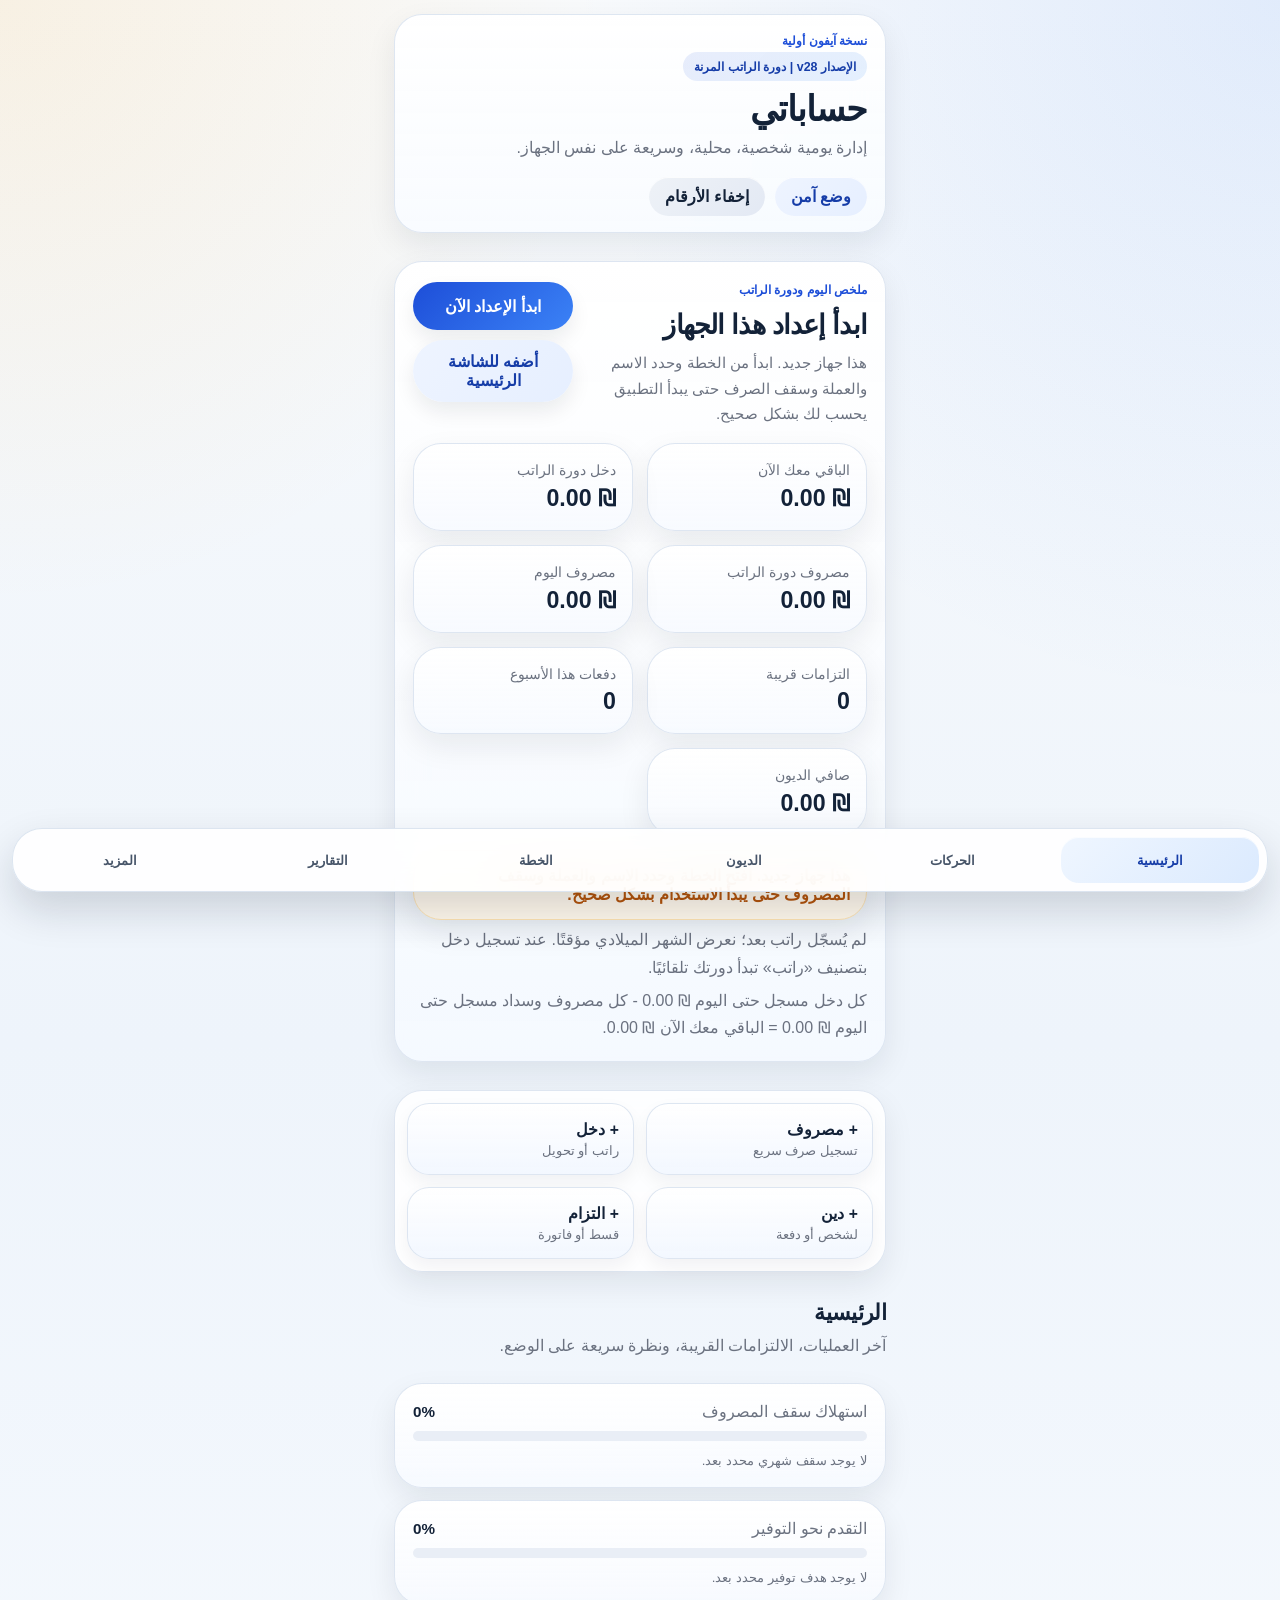
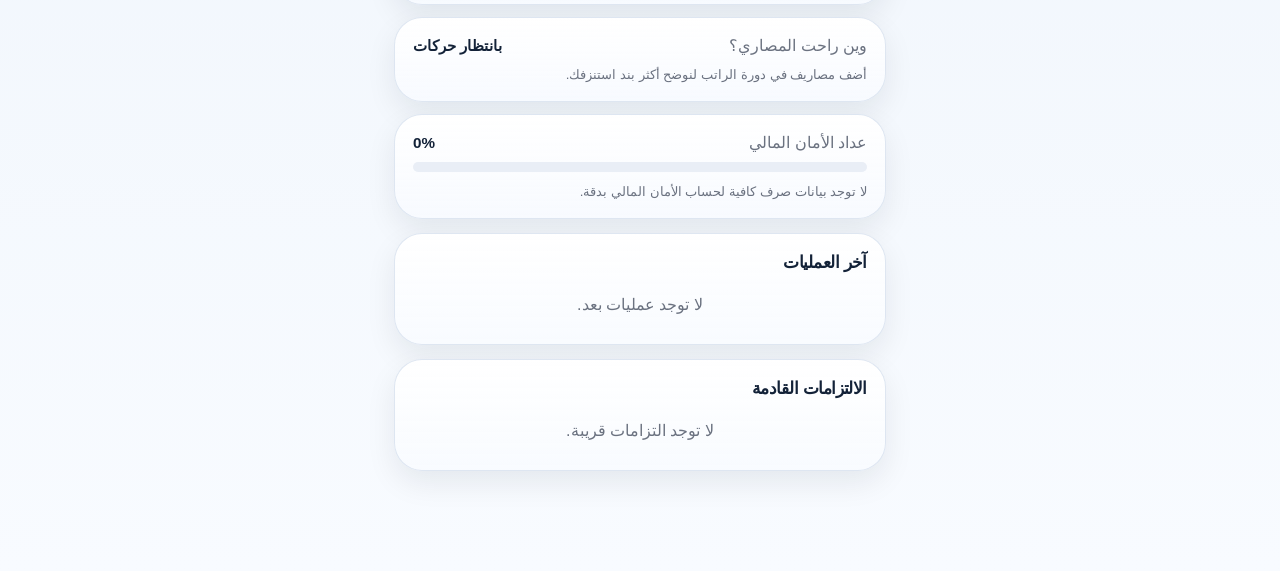
==== commit c1b27df0: "Add flexible salary-based accounting cycles" ====
--- a/index.html
+++ b/index.html
@@ -3,14 +3,15 @@
 <head>
     <meta charset="utf-8" />
     <meta name="viewport" content="width=device-width, initial-scale=1, maximum-scale=1, user-scalable=no, viewport-fit=cover" />
-    <title>حساباتي | آيفون | v27</title>
+    <title>حساباتي الشخصية</title>
     <meta name="theme-color" content="#0f172a" />
     <meta name="apple-mobile-web-app-capable" content="yes" />
     <meta name="apple-mobile-web-app-status-bar-style" content="black-translucent" />
-    <meta name="apple-mobile-web-app-title" content="حساباتي v27" />
+    <meta name="apple-mobile-web-app-title" content="حساباتي الشخصية" />
     <link rel="icon" href="./favicon.ico" />
     <link rel="apple-touch-icon" href="./favicon.ico" />
-    <link rel="stylesheet" href="./app.css?v=27" />
+    <link rel="manifest" href="./manifest.webmanifest" />
+    <link rel="stylesheet" href="./app.css?v=28" />
 </head>
 <body>
 <div class="app-shell" id="appShell">
@@ -31,7 +32,7 @@
             <header class="topbar">
                 <div>
                     <p class="eyebrow">نسخة آيفون أولية</p>
-                    <p class="version-badge">الإصدار v27 | إصلاح القفل</p>
+                    <p class="version-badge">الإصدار v28 | دورة الراتب المرنة</p>
                     <h1>حساباتي</h1>
                     <p class="subtitle">إدارة يومية شخصية، محلية، وسريعة على نفس الجهاز.</p>
                 </div>
@@ -44,7 +45,7 @@
             <section class="hero-card home-only" id="homeHero">
                 <div class="hero-head">
                     <div class="hero-copy">
-                        <p class="eyebrow">ملخص اليوم والشهر</p>
+                        <p class="eyebrow">ملخص اليوم ودورة الراتب</p>
                         <h2 id="deviceTitle">ابدأ إعداد هذا الجهاز</h2>
                         <p class="hero-helper" id="setupHelper" hidden>
                             هذا جهاز جديد. ابدأ من الخطة وحدد الاسم والعملة وسقف الصرف حتى يبدأ التطبيق يحسب لك بشكل صحيح.
@@ -66,11 +67,11 @@
                         <strong data-money id="monthBalanceValue">₪ 0.00</strong>
                     </article>
                     <article class="metric-card">
-                        <span>دخل هذا الشهر</span>
+                        <span>دخل دورة الراتب</span>
                         <strong data-money id="monthIncomeValue">₪ 0.00</strong>
                     </article>
                     <article class="metric-card">
-                        <span>مصروف هذا الشهر</span>
+                        <span>مصروف دورة الراتب</span>
                         <strong data-money id="monthExpenseValue">₪ 0.00</strong>
                     </article>
                     <article class="metric-card">
@@ -91,6 +92,7 @@
                     </article>
                 </div>
                 <div class="alert-card" id="todayAlert">لا يوجد تنبيه مهم الآن، وضع الميزانية مستقر.</div>
+                <p class="helper" id="salaryCycleHint">تبدأ دورة الحساب تلقائيًا في يوم تسجيل راتبك.</p>
                 <p class="helper" id="balanceHelper">هذا هو الرصيد الجاري حتى اليوم بعد احتساب كل دخل ومصروف مسجل بتاريخ اليوم أو قبله.</p>
             </section>
 
@@ -285,11 +287,11 @@
                     </div>
                     <div class="tabs-inline compact-tabs">
                         <button class="mini-tab is-active" data-period-filter="all" type="button">كل الفترات</button>
-                        <button class="mini-tab" data-period-filter="month" type="button">هذا الشهر</button>
+                        <button class="mini-tab" data-period-filter="month" type="button">دورة الراتب</button>
                         <button class="mini-tab" data-period-filter="week" type="button">هذا الأسبوع</button>
                         <button class="mini-tab" data-period-filter="today" type="button">اليوم</button>
                         <button class="mini-tab" data-period-filter="future" type="button">القادم</button>
-                        <button class="mini-tab" data-period-filter="other-month" type="button">خارج الشهر</button>
+                        <button class="mini-tab" data-period-filter="other-month" type="button">خارج الدورة</button>
                     </div>
                     <div id="moneyEntries" class="list-stack"></div>
                 </div>
@@ -586,12 +588,12 @@
             <section class="panel" data-panel="reports">
                 <div class="section-head">
                     <h3>التقارير</h3>
-                    <p>تقرير الشهر، المقارنة، كشف أين ذهب الصرف، وأرشفة الشهور السابقة.</p>
-                </div>
-                <div class="list-card">
-                    <div class="section-head compact">
-                        <h4>تقرير الشهر</h4>
-                        <p>كل الذي دخل هذا الشهر، وكل الذي خرج منك، بما فيه سداد الديون والدفعات.</p>
+                    <p>تقرير دورة الراتب، المقارنة، كشف أين ذهب الصرف، وأرشفة الدورات السابقة.</p>
+                </div>
+                <div class="list-card">
+                    <div class="section-head compact">
+                        <h4>تقرير دورة الراتب</h4>
+                        <p>من يوم قبض الراتب الحالي حتى موعد الراتب التالي، مهما تغيّر يوم القبض.</p>
                     </div>
                     <div class="summary-inline" id="monthlyReportSummary"></div>
                     <div class="list-stack" id="monthlyReportBreakdown"></div>
@@ -599,8 +601,8 @@
 
                 <div class="list-card">
                     <div class="section-head compact">
-                        <h4>ملخص آخر الشهر</h4>
-                        <p>لقطة سريعة: أين ذهب الصرف، وكيف كان تقييم الشهر؟</p>
+                        <h4>ملخص الدورة الحالية</h4>
+                        <p>لقطة سريعة: أين ذهب الصرف، وكيف كان تقييم دورة الراتب؟</p>
                     </div>
                     <div class="summary-inline" id="monthClosingSummary"></div>
                     <div class="list-stack" id="monthClosingInsights"></div>
@@ -608,7 +610,7 @@
 
                 <div class="list-card">
                     <div class="section-head compact">
-                        <h4>مقارنة مع الشهر الماضي</h4>
+                        <h4>مقارنة مع دورة الراتب السابقة</h4>
                         <p>حتى تعرف: هل تحسن وضعك، أم زاد الصرف عليك؟</p>
                     </div>
                     <div class="summary-inline" id="monthCompareSummary"></div>
@@ -618,18 +620,18 @@
                 <div class="list-card">
                     <div class="section-head compact">
                         <h4>كشف الخراب</h4>
-                        <p>أكثر شيء أتعبك هذا الشهر: يوم الصرف، البند، والشخص.</p>
+                        <p>أكثر شيء أتعبك في دورة الراتب: يوم الصرف، البند، والشخص.</p>
                     </div>
                     <div class="list-stack" id="damageReportList"></div>
                 </div>
 
                 <div class="list-card">
                     <div class="section-head compact">
-                        <h4>أرشفة شهرية ذكية</h4>
-                        <p>اقفل الشهر الحالي بلقطة محفوظة وارجع لها لاحقًا إذا أردت.</p>
+                        <h4>أرشفة دورات الراتب</h4>
+                        <p>احفظ لقطة من دورة الراتب الحالية وارجع لها لاحقًا.</p>
                     </div>
                     <div class="form-actions">
-                        <button class="button button-primary" id="archiveMonthButton" type="button">أرشفة هذا الشهر الآن</button>
+                        <button class="button button-primary" id="archiveMonthButton" type="button">أرشفة دورة الراتب الآن</button>
                     </div>
                     <div id="monthlyArchivesList" class="list-stack"></div>
                 </div>
@@ -680,6 +682,11 @@
 
         <div class="toast" id="toastMessage" hidden></div>
     </div>
-<script src="./app.js?v=27"></script>
+<script src="./app.js?v=28"></script>
+<script>
+if ("serviceWorker" in navigator) {
+    window.addEventListener("load", () => navigator.serviceWorker.register("./service-worker.js"));
+}
+</script>
 </body>
 </html>
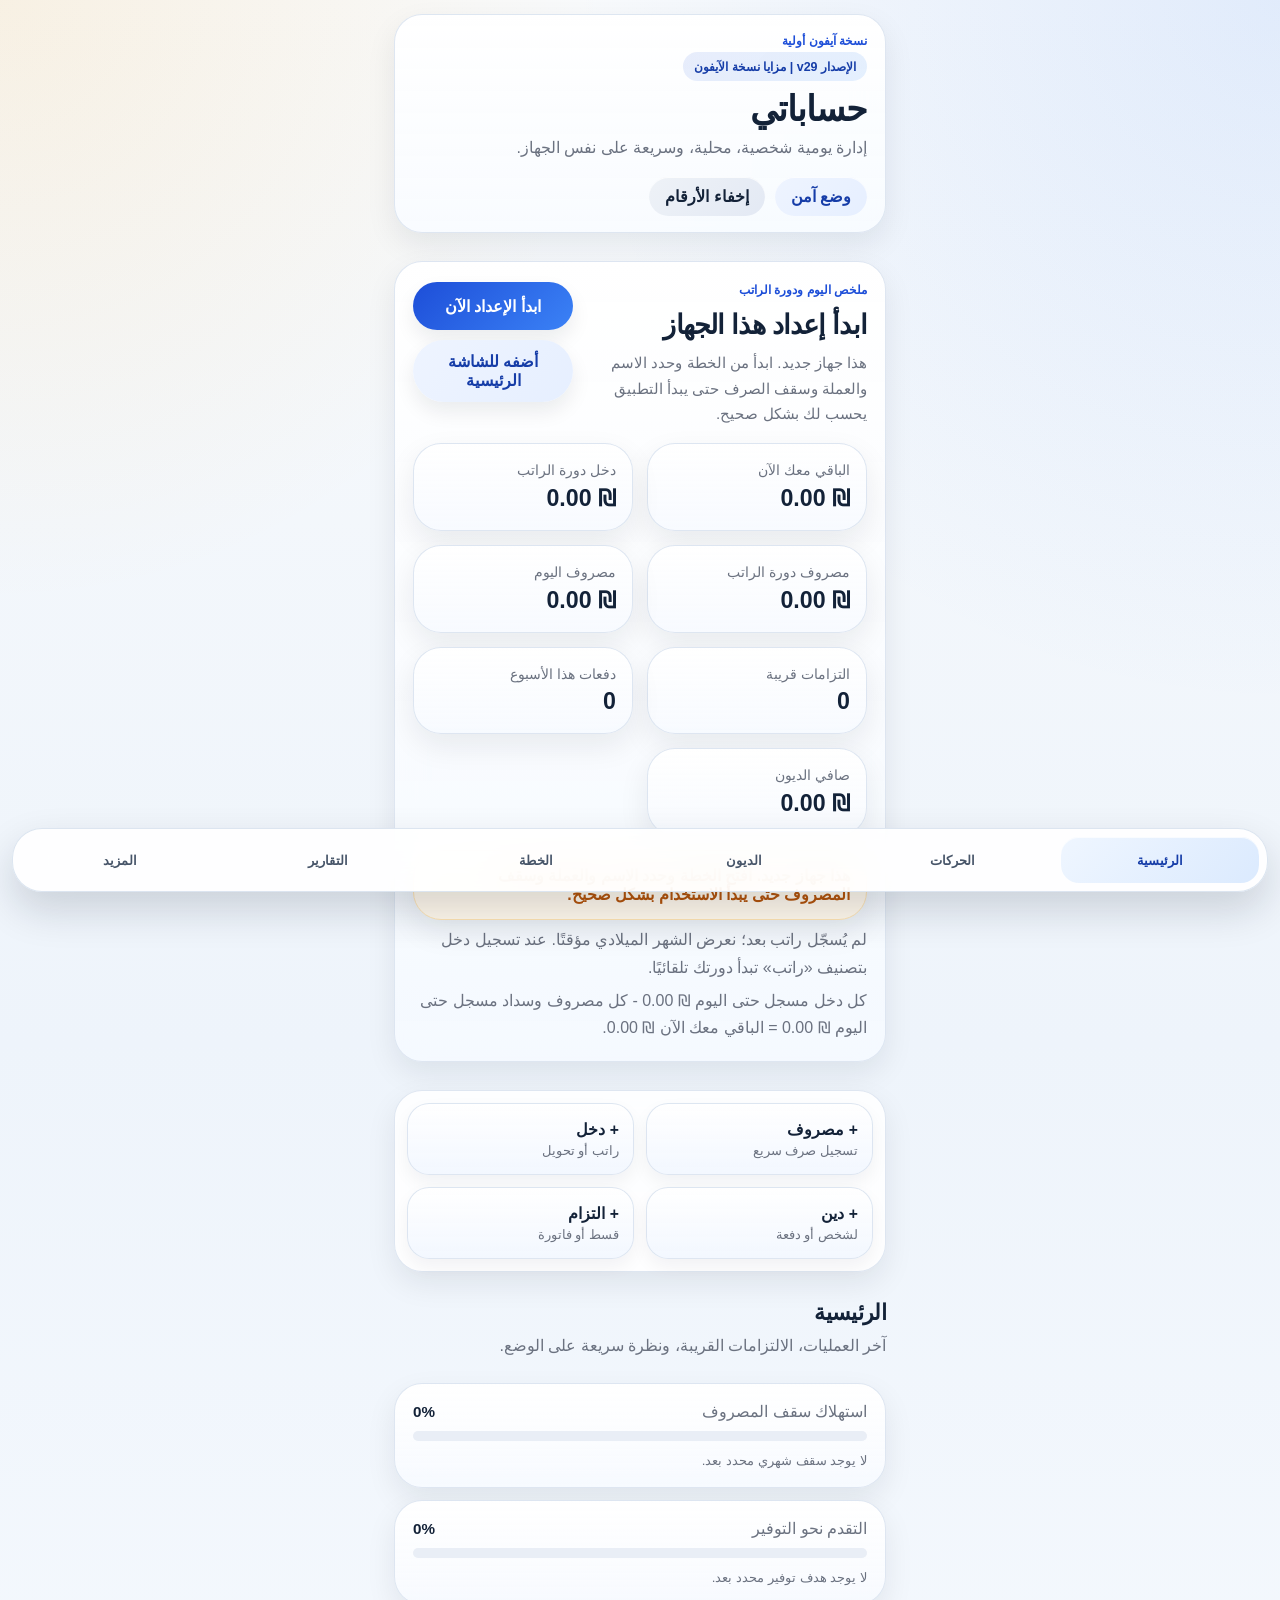
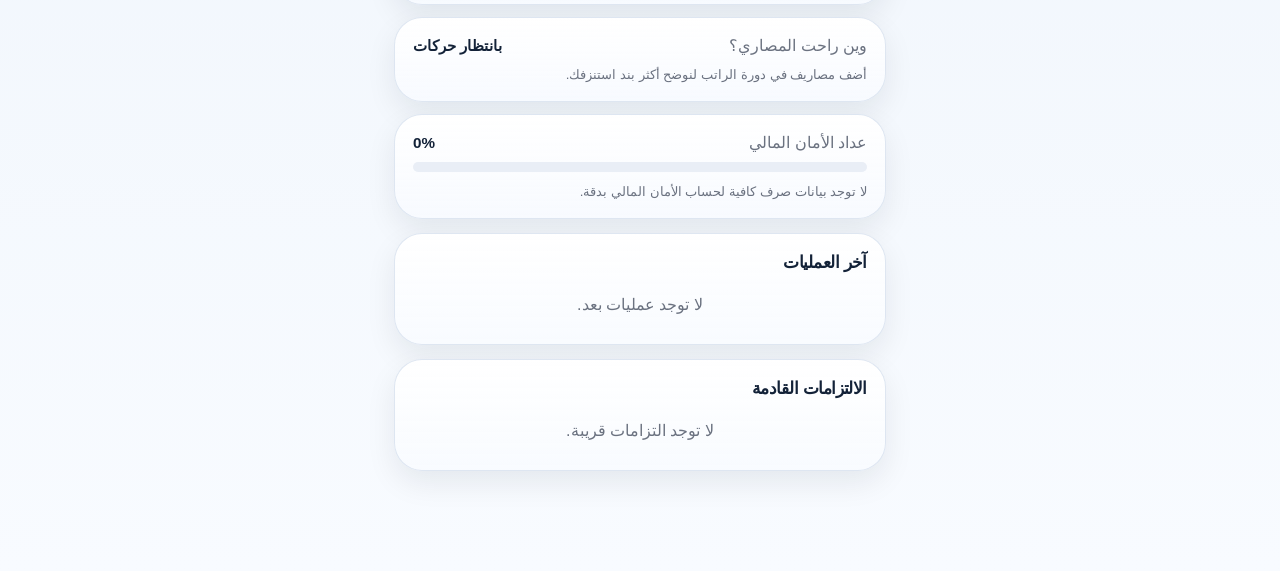
==== commit bcefdc8b: "Bring iPhone features to the web app" ====
--- a/index.html
+++ b/index.html
@@ -11,7 +11,7 @@
     <link rel="icon" href="./favicon.ico" />
     <link rel="apple-touch-icon" href="./favicon.ico" />
     <link rel="manifest" href="./manifest.webmanifest" />
-    <link rel="stylesheet" href="./app.css?v=28" />
+    <link rel="stylesheet" href="./app.css?v=29" />
 </head>
 <body>
 <div class="app-shell" id="appShell">
@@ -32,7 +32,7 @@
             <header class="topbar">
                 <div>
                     <p class="eyebrow">نسخة آيفون أولية</p>
-                    <p class="version-badge">الإصدار v28 | دورة الراتب المرنة</p>
+                    <p class="version-badge">الإصدار v29 | مزايا نسخة الآيفون</p>
                     <h1>حساباتي</h1>
                     <p class="subtitle">إدارة يومية شخصية، محلية، وسريعة على نفس الجهاز.</p>
                 </div>
@@ -214,13 +214,17 @@
                                 <option value="₪">شيكل ₪</option>
                                 <option value="JD">دينار JD</option>
                                 <option value="$">دولار $</option>
+                                <option value="€">يورو €</option>
                             </select>
                         </label>
+                        <label class="field"><span>الحساب / المحفظة</span><select id="expenseAccount" class="input"></select></label>
                     </div>
                     <label class="field">
                         <span>ملاحظة</span>
                         <input id="expenseNote" class="input" type="text" placeholder="بيض + خبز + لبن، أو أي تفصيل إضافي" />
                     </label>
+                    <label class="field"><span>صورة الفاتورة (اختياري)</span><input id="expenseReceipt" class="input" type="file" accept="image/*" capture="environment" /><small id="expenseReceiptStatus">لا توجد صورة.</small></label>
+                    <button class="button button-outline" id="clearExpenseReceipt" type="button">حذف صورة الفاتورة</button>
                     <div class="form-actions">
                         <button class="button button-danger" id="expenseSubmitButton" type="submit">حفظ المصروف</button>
                         <button class="button button-outline" id="expenseCancelEditButton" type="button" hidden>إلغاء التعديل</button>
@@ -260,13 +264,17 @@
                                 <option value="₪">شيكل ₪</option>
                                 <option value="JD">دينار JD</option>
                                 <option value="$">دولار $</option>
+                                <option value="€">يورو €</option>
                             </select>
                         </label>
+                        <label class="field"><span>الحساب / المحفظة</span><select id="incomeAccount" class="input"></select></label>
                     </div>
                     <label class="field">
                         <span>ملاحظة</span>
                         <input id="incomeNote" class="input" type="text" placeholder="اختياري" />
                     </label>
+                    <label class="field"><span>صورة الإثبات (اختياري)</span><input id="incomeReceipt" class="input" type="file" accept="image/*" capture="environment" /><small id="incomeReceiptStatus">لا توجد صورة.</small></label>
+                    <button class="button button-outline" id="clearIncomeReceipt" type="button">حذف صورة الإثبات</button>
                     <div class="form-actions">
                         <button class="button button-primary" id="incomeSubmitButton" type="submit">حفظ الدخل</button>
                         <button class="button button-outline" id="incomeCancelEditButton" type="button" hidden>إلغاء التعديل</button>
@@ -309,6 +317,7 @@
                             <span>اسم الشخص</span>
                             <input id="debtPerson" class="input" type="text" placeholder="مثال: أحمد" list="peopleSuggestions" required />
                         </label>
+                        <label class="field"><span>رقم الهاتف (اختياري)</span><input id="debtPhone" class="input" type="tel" placeholder="05xxxxxxxx" /></label>
                         <label class="field">
                             <span>نوع الحركة</span>
                             <select id="debtType" class="input">
@@ -334,6 +343,7 @@
                                 <option value="₪">شيكل ₪</option>
                                 <option value="JD">دينار JD</option>
                                 <option value="$">دولار $</option>
+                                <option value="€">يورو €</option>
                             </select>
                         </label>
                     </div>
@@ -492,6 +502,17 @@
                     <button class="button button-primary" type="submit">حفظ الخطة والإعدادات</button>
                 </form>
 
+                <div class="card-form">
+                    <div class="section-head compact"><h4>التصنيفات والحسابات</h4><p>أضف تصنيفات ومحافظ مثل نقدي، بنك، أو بطاقة.</p></div>
+                    <div class="field-grid">
+                        <label class="field"><span>تصنيف جديد</span><input id="newCategoryInput" class="input" type="text" placeholder="مثال: صيانة" /></label>
+                        <button class="button button-outline" id="addCategoryButton" type="button">إضافة التصنيف</button>
+                        <label class="field"><span>حساب / محفظة جديدة</span><input id="newAccountInput" class="input" type="text" placeholder="مثال: البنك" /></label>
+                        <button class="button button-outline" id="addAccountButton" type="button">إضافة الحساب</button>
+                    </div>
+                    <div id="categoryAccountList" class="list-stack"></div>
+                </div>
+
                 <form class="card-form" id="commitmentForm">
                     <div class="field-grid">
                         <label class="field">
@@ -508,6 +529,7 @@
                                 <option value="₪">شيكل ₪</option>
                                 <option value="JD">دينار JD</option>
                                 <option value="$">دولار $</option>
+                                <option value="€">يورو €</option>
                             </select>
                         </label>
                     </div>
@@ -521,6 +543,7 @@
                             <input id="commitmentNote" class="input" type="text" placeholder="اختياري" />
                         </label>
                     </div>
+                    <label class="toggle-row"><input id="commitmentRecurring" type="checkbox" /><span>يتكرر شهريًا تلقائيًا بعد الدفع</span></label>
                     <div class="form-actions">
                         <button class="button button-warning" id="commitmentSubmitButton" type="submit">حفظ الالتزام</button>
                         <button class="button button-outline" id="commitmentCancelEditButton" type="button" hidden>إلغاء التعديل</button>
@@ -543,6 +566,9 @@
 
                 <div class="card-form">
                     <button class="button button-primary" id="exportBackupButton" type="button">تصدير نسخة JSON</button>
+                    <button class="button button-outline" id="exportCsvButton" type="button">تصدير Excel (CSV)</button>
+                    <button class="button button-outline" id="exportPdfButton" type="button">تصدير / طباعة PDF</button>
+                    <button class="button button-outline" id="enableNotificationsButton" type="button">تفعيل تنبيهات الاستحقاق</button>
                     <label class="button button-outline file-button">
                         استيراد نسخة
                         <input id="importBackupInput" type="file" accept="application/json" hidden />
@@ -589,6 +615,15 @@
                 <div class="section-head">
                     <h3>التقارير</h3>
                     <p>تقرير دورة الراتب، المقارنة، كشف أين ذهب الصرف، وأرشفة الدورات السابقة.</p>
+                </div>
+                <div class="list-card">
+                    <div class="section-head compact"><h4>مقارنة آخر 6 دورات راتب</h4><p>الدخل والمصروف لكل دورة.</p></div>
+                    <div id="cycleChart" class="cycle-chart"></div>
+                </div>
+
+                <div class="list-card">
+                    <div class="section-head compact"><h4>أرصدة الحسابات والمحافظ</h4></div>
+                    <div id="accountBalances" class="list-stack"></div>
                 </div>
                 <div class="list-card">
                     <div class="section-head compact">
@@ -682,7 +717,7 @@
 
         <div class="toast" id="toastMessage" hidden></div>
     </div>
-<script src="./app.js?v=28"></script>
+<script src="./app.js?v=29"></script>
 <script>
 if ("serviceWorker" in navigator) {
     window.addEventListener("load", () => navigator.serviceWorker.register("./service-worker.js"));
--- a/app.css
+++ b/app.css
@@ -514,6 +514,25 @@
     color: var(--primary-dark);
 }
 
+.receipt-thumb {
+    display: block;
+    width: 72px;
+    height: 72px;
+    margin-top: 8px;
+    border-radius: 12px;
+    object-fit: cover;
+    border: 1px solid var(--border);
+}
+
+.cycle-chart { display: grid; gap: 14px; }
+.cycle-chart-row { display: grid; grid-template-columns: minmax(92px, 1fr) 3fr; gap: 12px; align-items: center; }
+.cycle-chart-label { font-size: .78rem; color: var(--muted); }
+.cycle-bars { display: grid; gap: 5px; }
+.cycle-bar { min-width: 2px; height: 12px; border-radius: 99px; }
+.cycle-bar.income { background: var(--success); }
+.cycle-bar.expense { background: var(--danger); }
+.cycle-chart-values { font-size: .72rem; color: var(--muted); }
+
 .list-value {
     text-align: left;
     font-weight: 900;
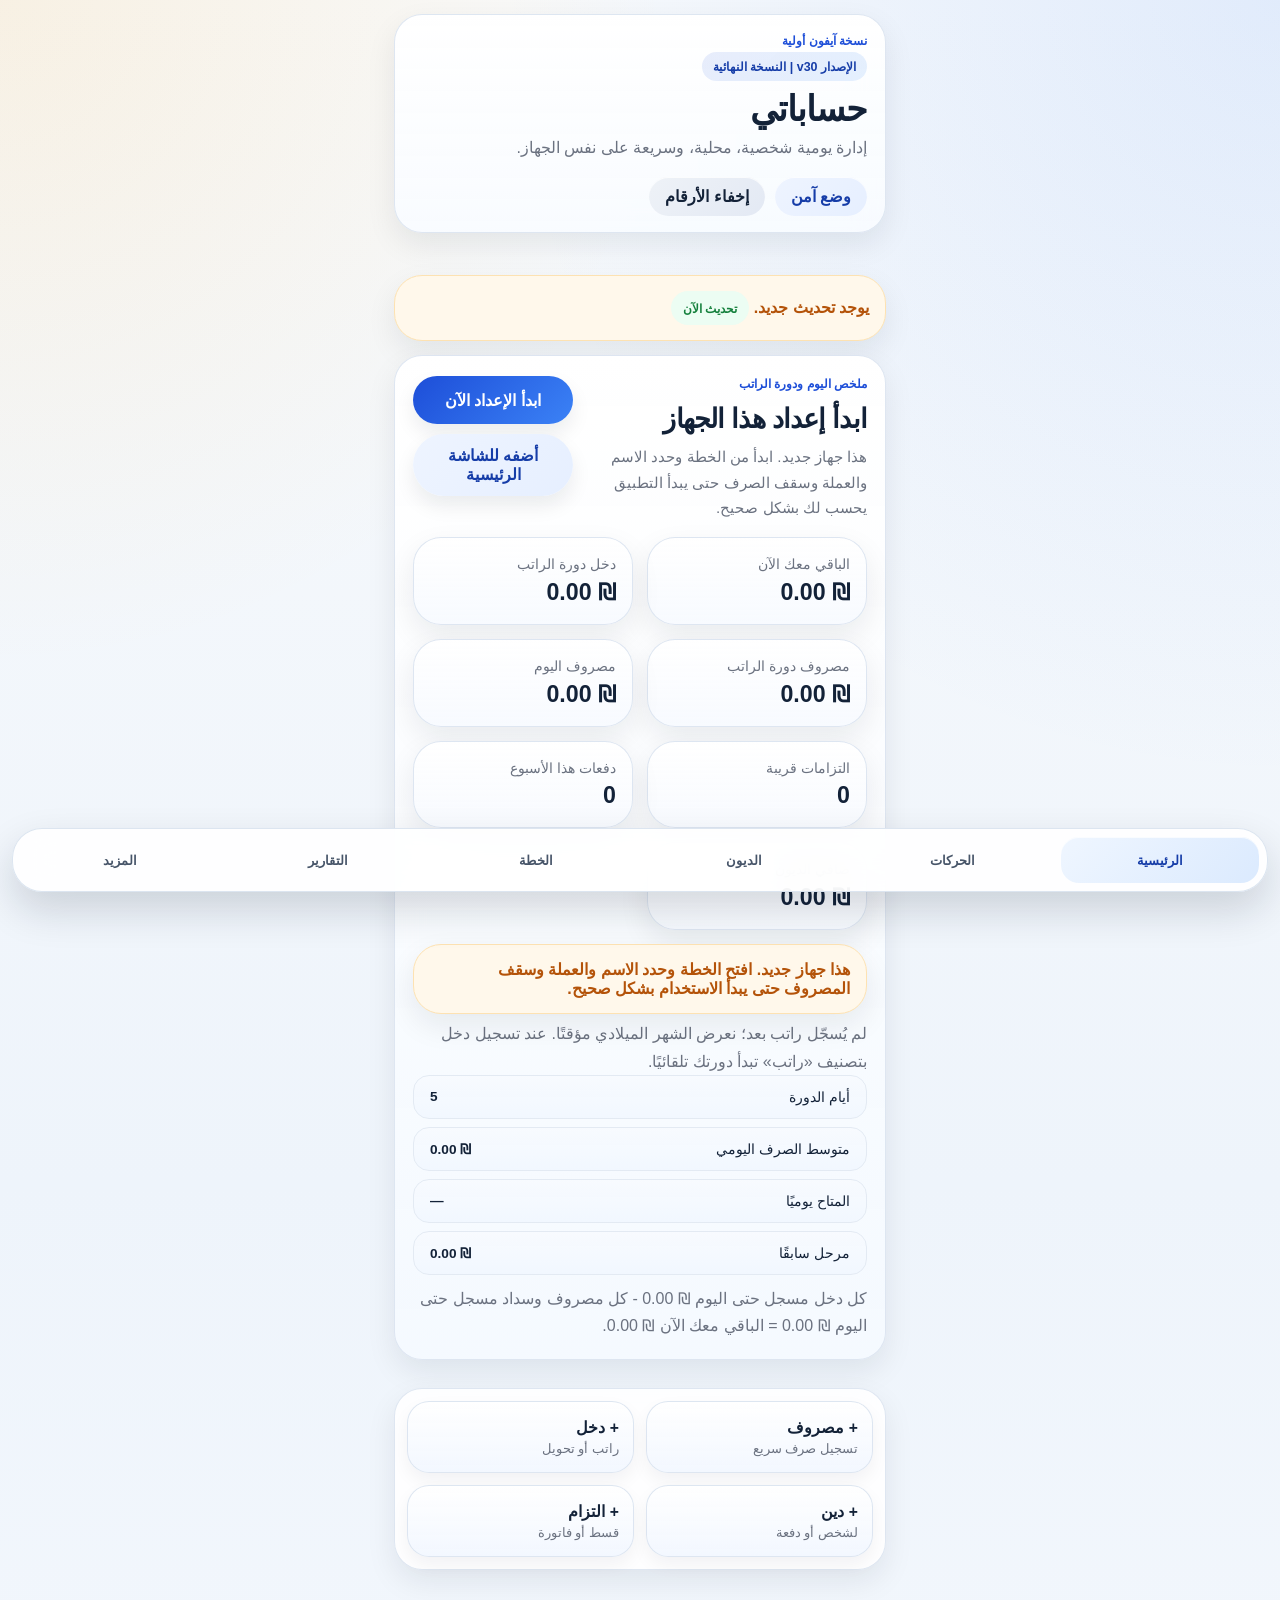
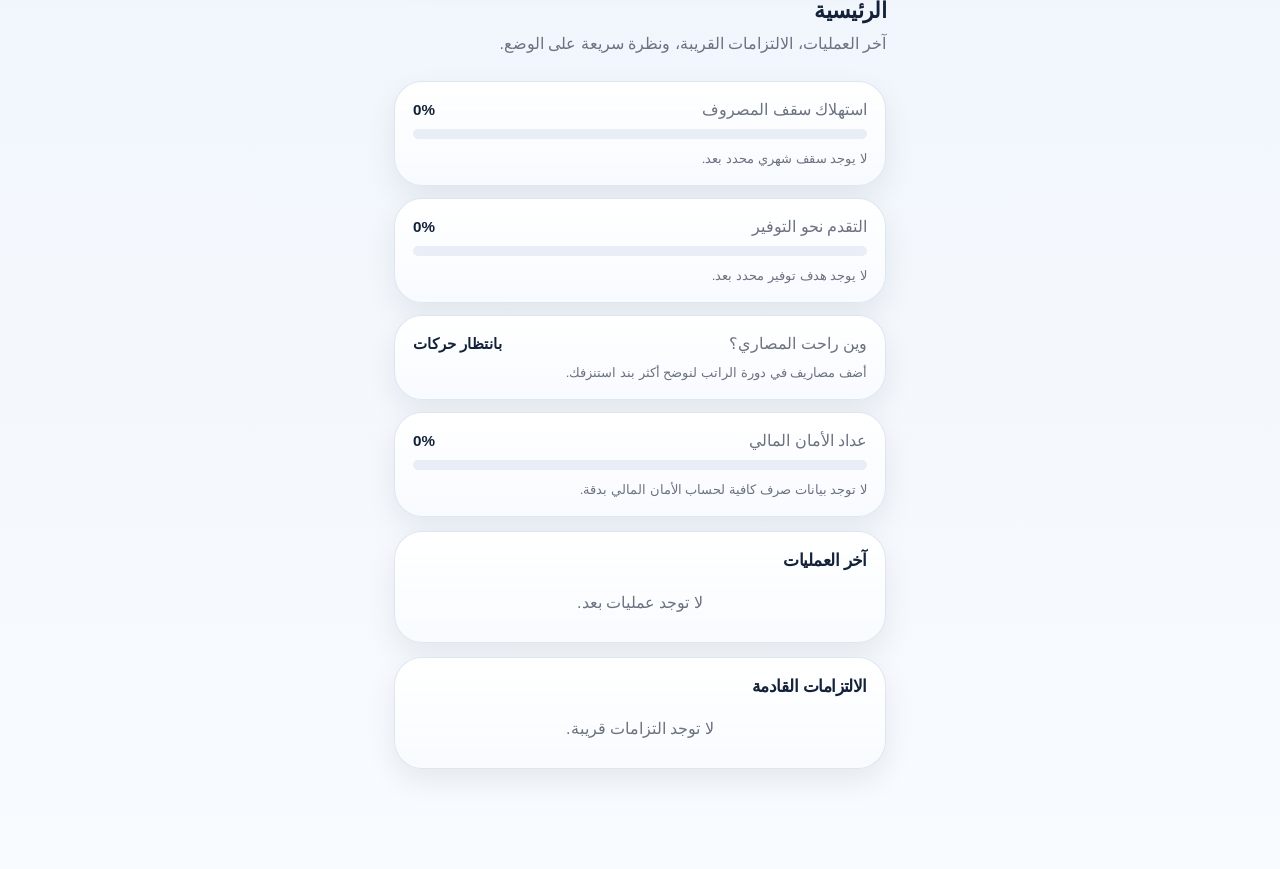
==== commit e6e324f6: "Finalize the web app for daily use" ====
--- a/index.html
+++ b/index.html
@@ -9,9 +9,9 @@
     <meta name="apple-mobile-web-app-status-bar-style" content="black-translucent" />
     <meta name="apple-mobile-web-app-title" content="حساباتي الشخصية" />
     <link rel="icon" href="./favicon.ico" />
-    <link rel="apple-touch-icon" href="./favicon.ico" />
+    <link rel="apple-touch-icon" href="./icon-192.png" />
     <link rel="manifest" href="./manifest.webmanifest" />
-    <link rel="stylesheet" href="./app.css?v=29" />
+    <link rel="stylesheet" href="./app.css?v=30" />
 </head>
 <body>
 <div class="app-shell" id="appShell">
@@ -32,7 +32,7 @@
             <header class="topbar">
                 <div>
                     <p class="eyebrow">نسخة آيفون أولية</p>
-                    <p class="version-badge">الإصدار v29 | مزايا نسخة الآيفون</p>
+                    <p class="version-badge">الإصدار v30 | النسخة النهائية</p>
                     <h1>حساباتي</h1>
                     <p class="subtitle">إدارة يومية شخصية، محلية، وسريعة على نفس الجهاز.</p>
                 </div>
@@ -41,6 +41,7 @@
                     <button class="chip chip-dark" id="hideNumbersToggle" type="button">إخفاء الأرقام</button>
                 </div>
             </header>
+            <div class="alert-card" id="updateBanner" hidden>يوجد تحديث جديد. <button class="inline-button success" id="applyUpdateButton" type="button">تحديث الآن</button></div>
 
             <section class="hero-card home-only" id="homeHero">
                 <div class="hero-head">
@@ -93,6 +94,7 @@
                 </div>
                 <div class="alert-card" id="todayAlert">لا يوجد تنبيه مهم الآن، وضع الميزانية مستقر.</div>
                 <p class="helper" id="salaryCycleHint">تبدأ دورة الحساب تلقائيًا في يوم تسجيل راتبك.</p>
+                <div class="summary-inline" id="cycleDetails"></div>
                 <p class="helper" id="balanceHelper">هذا هو الرصيد الجاري حتى اليوم بعد احتساب كل دخل ومصروف مسجل بتاريخ اليوم أو قبله.</p>
             </section>
 
@@ -288,6 +290,12 @@
                     <div class="toolbar-inline">
                         <input id="moneySearchInput" class="input search-input" type="search" placeholder="ابحث: خبز، راتب، مدارس..." />
                     </div>
+                    <div class="field-grid">
+                        <label class="field"><span>من تاريخ</span><input id="moneyDateFrom" class="input" type="date" /></label>
+                        <label class="field"><span>إلى تاريخ</span><input id="moneyDateTo" class="input" type="date" /></label>
+                        <label class="field"><span>الحساب</span><select id="moneyAccountFilter" class="input"><option value="">كل الحسابات</option></select></label>
+                        <label class="field"><span>العملة</span><select id="moneyCurrencyFilter" class="input"><option value="">كل العملات</option><option value="₪">₪</option><option value="JD">JD</option><option value="$">$</option><option value="€">€</option></select></label>
+                    </div>
                     <div class="tabs-inline compact-tabs">
                         <button class="mini-tab is-active" data-log-filter="all" type="button">الكل</button>
                         <button class="mini-tab" data-log-filter="expense" type="button">مصروف</button>
@@ -303,6 +311,12 @@
                     </div>
                     <div id="moneyEntries" class="list-stack"></div>
                 </div>
+
+                <form class="card-form" id="transferForm">
+                    <div class="section-head compact"><h4>تحويل بين الحسابات</h4><p>لا يُحسب دخلًا أو مصروفًا.</p></div>
+                    <div class="field-grid"><label class="field"><span>من</span><select id="transferFrom" class="input"></select></label><label class="field"><span>إلى</span><select id="transferTo" class="input"></select></label><label class="field"><span>المبلغ</span><input id="transferAmount" class="input" type="number" min="0.01" step="0.01" required /></label><label class="field"><span>العملة</span><select id="transferCurrency" class="input"><option>₪</option><option>JD</option><option>$</option><option>€</option></select></label><label class="field"><span>التاريخ</span><input id="transferDate" class="input" type="date" required /></label></div>
+                    <button class="button button-primary" type="submit">حفظ التحويل</button>
+                </form>
             </section>
 
             <section class="panel" data-panel="debts">
@@ -327,6 +341,7 @@
                                 <option value="paid-by-me">دفعت له</option>
                             </select>
                         </label>
+                        <label class="field"><span>الحساب / المحفظة</span><select id="debtAccount" class="input"></select></label>
                     </div>
                     <div class="field-grid">
                         <label class="field">
@@ -391,6 +406,7 @@
                                 <option value="daily30">كل 30 يوم</option>
                             </select>
                         </label>
+                        <label class="field"><span>حساب السداد</span><select id="debtPlanAccount" class="input"></select></label>
                         <label class="field">
                             <span>العملة</span>
                             <select id="debtPlanCurrency" class="input">
@@ -513,6 +529,19 @@
                     <div id="categoryAccountList" class="list-stack"></div>
                 </div>
 
+                <form class="card-form" id="openingBalanceForm">
+                    <div class="section-head compact"><h4>الرصيد الافتتاحي وتسوية الرصيد</h4><p>أدخل الموجود الحقيقي في الحساب، وسيُسجل الفرق كتسوية.</p></div>
+                    <div class="field-grid"><label class="field"><span>الحساب</span><select id="balanceAccount" class="input"></select></label><label class="field"><span>العملة</span><select id="balanceCurrency" class="input"><option>₪</option><option>JD</option><option>$</option><option>€</option></select></label><label class="field"><span>الرصيد الحقيقي</span><input id="balanceActual" class="input" type="number" step="0.01" required /></label><label class="field"><span>التاريخ</span><input id="balanceDate" class="input" type="date" required /></label></div>
+                    <button class="button button-primary" type="submit">تسوية الرصيد</button>
+                </form>
+
+                <form class="card-form" id="recurringForm">
+                    <div class="section-head compact"><h4>دخل أو مصروف متكرر</h4><p>يظهر مستحقًا لتؤكده عند حلول موعده.</p></div>
+                    <div class="field-grid"><label class="field"><span>النوع</span><select id="recurringKind" class="input"><option value="expense">مصروف</option><option value="income">دخل</option></select></label><label class="field"><span>العنوان</span><input id="recurringTitle" class="input" required /></label><label class="field"><span>المبلغ</span><input id="recurringAmount" class="input" type="number" min="0.01" step="0.01" required /></label><label class="field"><span>أول موعد</span><input id="recurringDate" class="input" type="date" required /></label><label class="field"><span>الحساب</span><select id="recurringAccount" class="input"></select></label><label class="field"><span>العملة</span><select id="recurringCurrency" class="input"><option>₪</option><option>JD</option><option>$</option><option>€</option></select></label></div>
+                    <button class="button button-primary" type="submit">إضافة حركة متكررة</button>
+                    <div id="recurringList" class="list-stack"></div>
+                </form>
+
                 <form class="card-form" id="commitmentForm">
                     <div class="field-grid">
                         <label class="field">
@@ -565,18 +594,23 @@
                 </div>
 
                 <div class="card-form">
-                    <button class="button button-primary" id="exportBackupButton" type="button">تصدير نسخة JSON</button>
+                    <label class="field"><span>كلمة مرور النسخة المشفرة</span><input id="backupPassword" class="input" type="password" minlength="6" placeholder="6 أحرف أو أكثر" /></label>
+                    <button class="button button-primary" id="exportBackupButton" type="button">تصدير نسخة مشفرة</button>
                     <button class="button button-outline" id="exportCsvButton" type="button">تصدير Excel (CSV)</button>
                     <button class="button button-outline" id="exportPdfButton" type="button">تصدير / طباعة PDF</button>
                     <button class="button button-outline" id="enableNotificationsButton" type="button">تفعيل تنبيهات الاستحقاق</button>
                     <label class="button button-outline file-button">
                         استيراد نسخة
-                        <input id="importBackupInput" type="file" accept="application/json" hidden />
+                        <input id="importBackupInput" type="file" accept="application/json,.paenc" hidden />
                     </label>
                     <button class="button button-outline" id="lockDeviceButton" type="button">قفل الجهاز الآن</button>
+                    <button class="button button-outline" id="undoButton" type="button">تراجع عن آخر تعديل</button>
                     <button class="button button-danger" id="resetDeviceButton" type="button">تصفير بيانات هذا الجهاز</button>
                     <p class="helper" id="backupStatus">آخر نسخة: لا يوجد بعد.</p>
                 </div>
+
+                <div class="list-card"><div class="section-head compact"><h4>سلة المحذوفات</h4><p>تبقى العناصر 30 يومًا ويمكن استعادتها.</p></div><div id="trashList" class="list-stack"></div></div>
+                <div class="list-card"><div class="section-head compact"><h4>فحص سلامة البيانات</h4></div><button class="button button-outline" id="runAuditButton" type="button">افحص الآن</button><div id="auditResults" class="list-stack"></div></div>
 
                 <form class="card-form" id="reminderForm">
                     <div class="section-head compact">
@@ -625,6 +659,7 @@
                     <div class="section-head compact"><h4>أرصدة الحسابات والمحافظ</h4></div>
                     <div id="accountBalances" class="list-stack"></div>
                 </div>
+                <div class="list-card"><div class="section-head compact"><h4>تحليل متقدم</h4></div><div id="advancedInsights" class="list-stack"></div></div>
                 <div class="list-card">
                     <div class="section-head compact">
                         <h4>تقرير دورة الراتب</h4>
@@ -717,7 +752,7 @@
 
         <div class="toast" id="toastMessage" hidden></div>
     </div>
-<script src="./app.js?v=29"></script>
+<script src="./app.js?v=30"></script>
 <script>
 if ("serviceWorker" in navigator) {
     window.addEventListener("load", () => navigator.serviceWorker.register("./service-worker.js"));
--- a/app.css
+++ b/app.css
@@ -533,6 +533,13 @@
 .cycle-bar.expense { background: var(--danger); }
 .cycle-chart-values { font-size: .72rem; color: var(--muted); }
 
+@media print {
+    .topbar-actions, .bottom-nav, .quick-actions-card, .button, .inline-button, .panel:not([data-panel="reports"]) { display: none !important; }
+    .panel[data-panel="reports"] { display: block !important; }
+    body, .app-shell { background: #fff !important; }
+    .list-card { break-inside: avoid; box-shadow: none !important; }
+}
+
 .list-value {
     text-align: left;
     font-weight: 900;
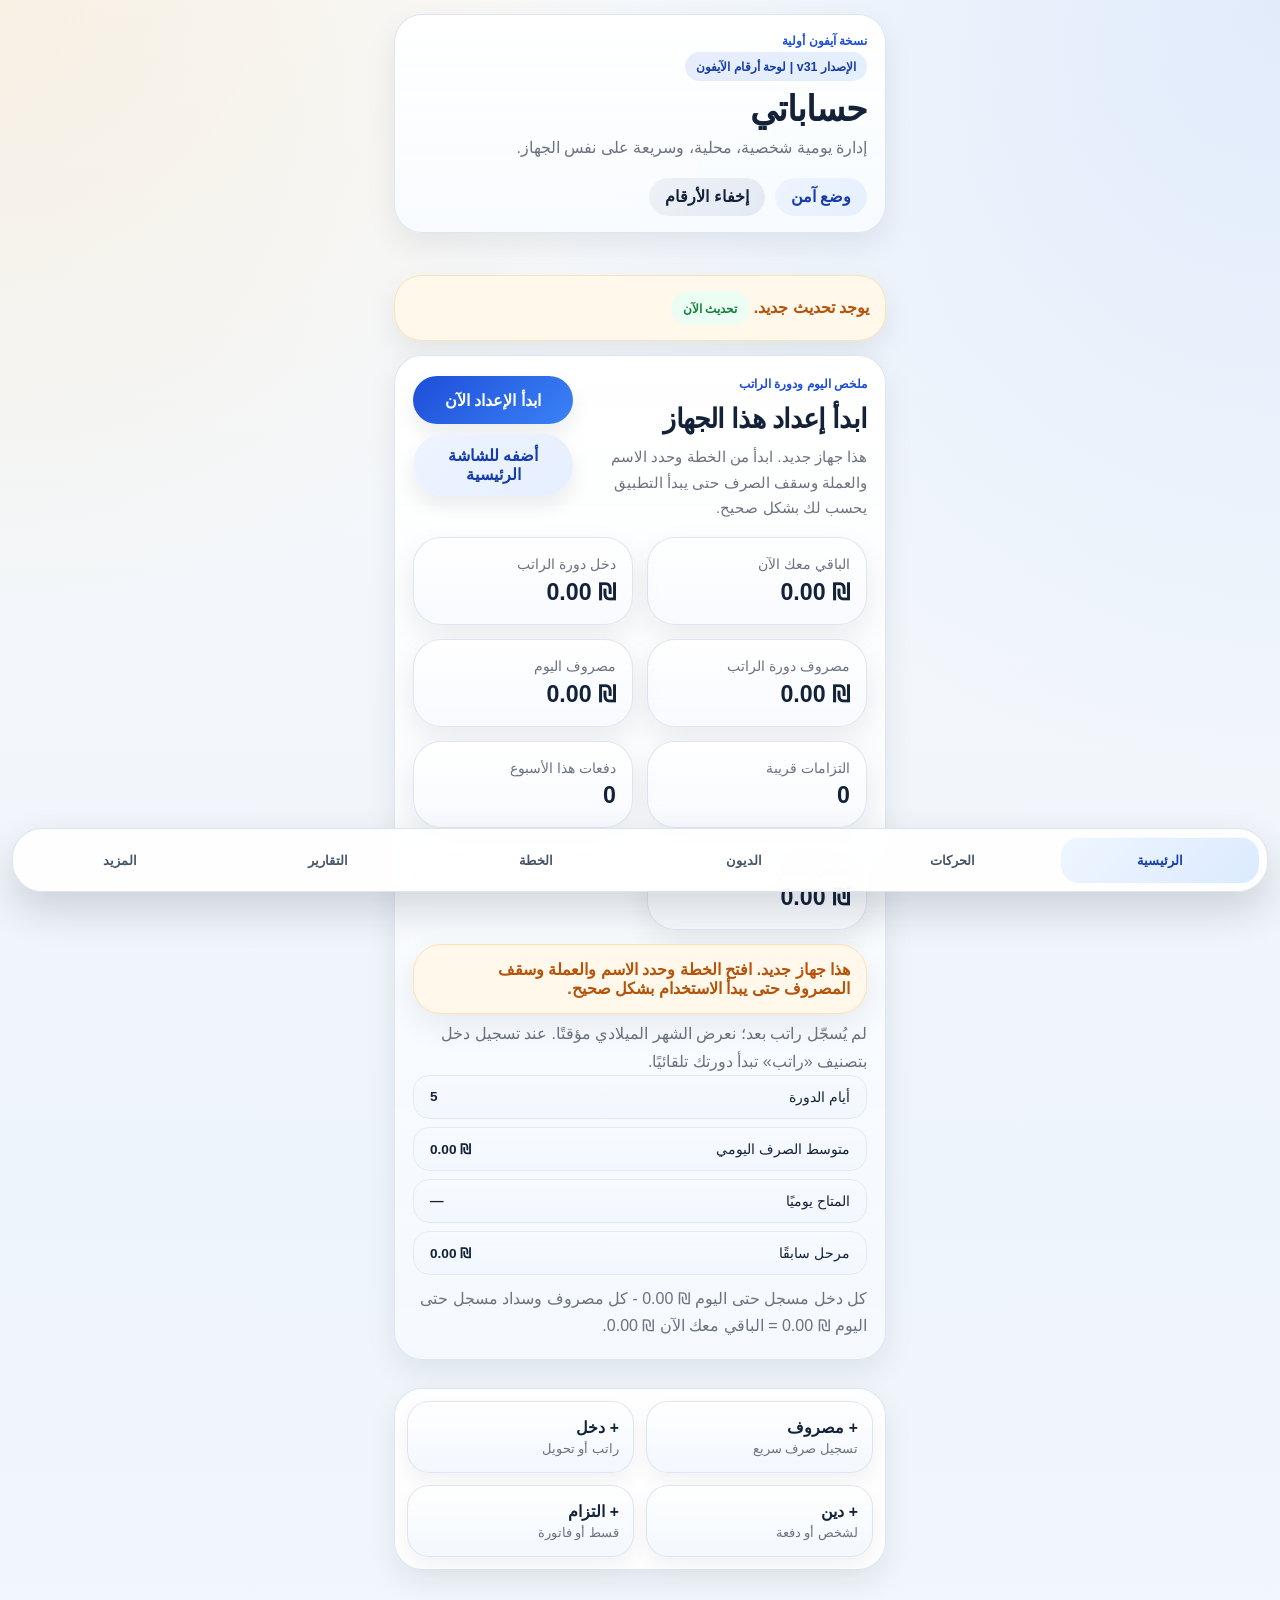
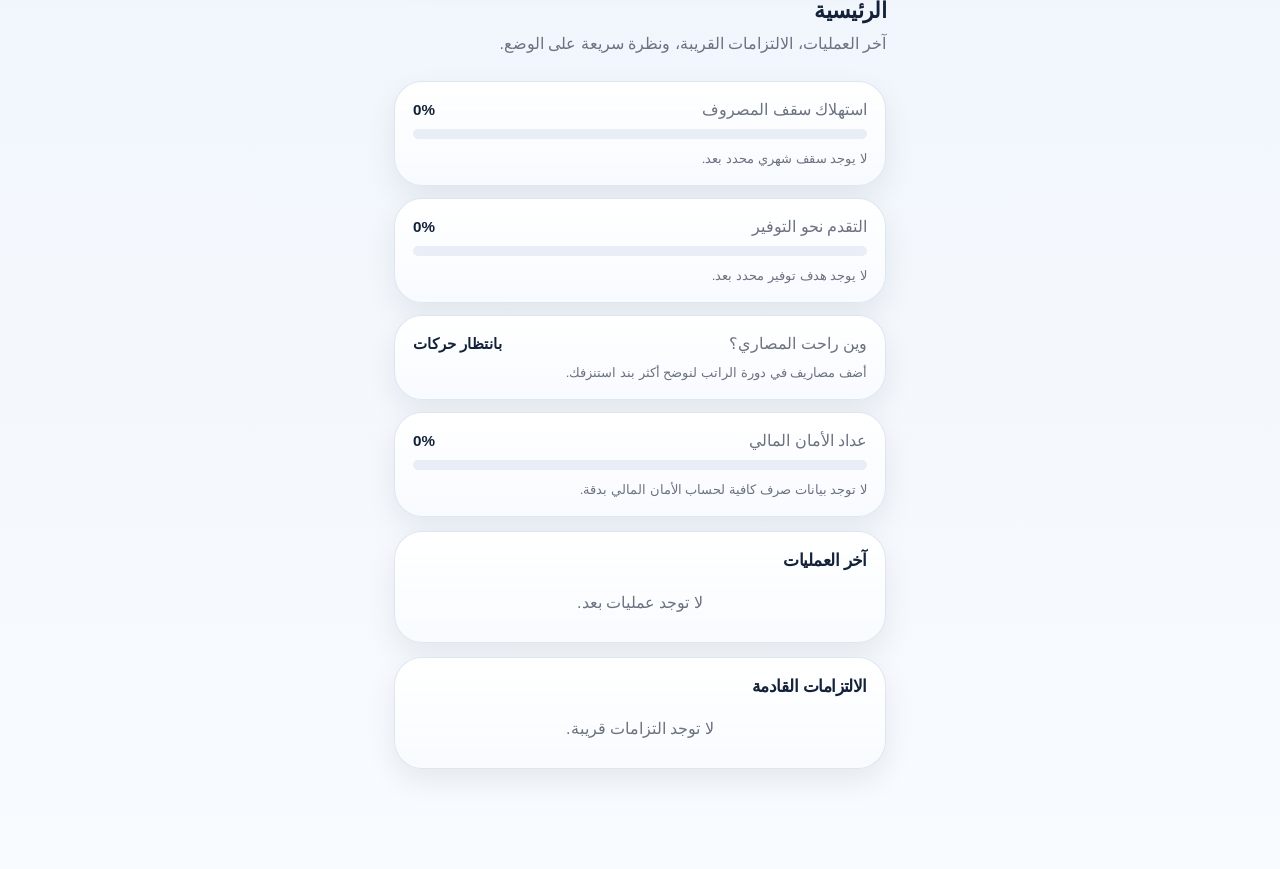
==== commit bb3ae931: "Restore native iPhone numeric keyboard" ====
--- a/index.html
+++ b/index.html
@@ -11,7 +11,7 @@
     <link rel="icon" href="./favicon.ico" />
     <link rel="apple-touch-icon" href="./icon-192.png" />
     <link rel="manifest" href="./manifest.webmanifest" />
-    <link rel="stylesheet" href="./app.css?v=30" />
+    <link rel="stylesheet" href="./app.css?v=31" />
 </head>
 <body>
 <div class="app-shell" id="appShell">
@@ -32,7 +32,7 @@
             <header class="topbar">
                 <div>
                     <p class="eyebrow">نسخة آيفون أولية</p>
-                    <p class="version-badge">الإصدار v30 | النسخة النهائية</p>
+                    <p class="version-badge">الإصدار v31 | لوحة أرقام الآيفون</p>
                     <h1>حساباتي</h1>
                     <p class="subtitle">إدارة يومية شخصية، محلية، وسريعة على نفس الجهاز.</p>
                 </div>
@@ -204,7 +204,7 @@
                     <div class="field-grid">
                         <label class="field">
                             <span>المبلغ</span>
-                            <input id="expenseAmount" class="input" type="text" inputmode="none" placeholder="0.00" required readonly data-numeric-input="true" data-numeric-title="مبلغ المصروف" />
+                            <input id="expenseAmount" class="input" type="text" inputmode="decimal" enterkeyhint="next" placeholder="0.00" required />
                         </label>
                         <label class="field">
                             <span>التاريخ</span>
@@ -254,7 +254,7 @@
                     <div class="field-grid">
                         <label class="field">
                             <span>المبلغ</span>
-                            <input id="incomeAmount" class="input" type="text" inputmode="none" placeholder="0.00" required readonly data-numeric-input="true" data-numeric-title="مبلغ الدخل" />
+                            <input id="incomeAmount" class="input" type="text" inputmode="decimal" enterkeyhint="next" placeholder="0.00" required />
                         </label>
                         <label class="field">
                             <span>التاريخ</span>
@@ -346,7 +346,7 @@
                     <div class="field-grid">
                         <label class="field">
                             <span>المبلغ</span>
-                            <input id="debtAmount" class="input" type="text" inputmode="none" placeholder="0.00" required readonly data-numeric-input="true" data-numeric-title="مبلغ الحركة" />
+                            <input id="debtAmount" class="input" type="text" inputmode="decimal" enterkeyhint="next" placeholder="0.00" required />
                         </label>
                         <label class="field">
                             <span>التاريخ</span>
@@ -384,7 +384,7 @@
                         </label>
                         <label class="field">
                             <span>إجمالي الدين</span>
-                            <input id="debtPlanTotal" class="input" type="text" inputmode="none" placeholder="1000" required readonly data-numeric-input="true" data-numeric-title="إجمالي الدين" />
+                            <input id="debtPlanTotal" class="input" type="text" inputmode="decimal" enterkeyhint="next" placeholder="1000" required />
                         </label>
                     </div>
                     <div class="field-grid">
@@ -464,7 +464,7 @@
                         <div class="field-grid">
                             <label class="field">
                                 <span>المبلغ</span>
-                                <input id="installmentEditAmount" class="input" type="text" inputmode="none" placeholder="0.00" required readonly data-numeric-input="true" data-numeric-title="تعديل مبلغ الدفعة" />
+                                <input id="installmentEditAmount" class="input" type="text" inputmode="decimal" enterkeyhint="done" placeholder="0.00" required />
                             </label>
                             <label class="field">
                                 <span>التاريخ</span>
@@ -504,11 +504,11 @@
                     <div class="field-grid">
                         <label class="field">
                             <span>سقف المصروف الشهري</span>
-                            <input id="profileBudget" class="input" type="text" inputmode="none" placeholder="0.00" readonly data-numeric-input="true" data-numeric-title="سقف المصروف الشهري" />
+                            <input id="profileBudget" class="input" type="text" inputmode="decimal" enterkeyhint="next" placeholder="0.00" />
                         </label>
                         <label class="field">
                             <span>هدف التوفير</span>
-                            <input id="profileSavingGoal" class="input" type="text" inputmode="none" placeholder="0.00" readonly data-numeric-input="true" data-numeric-title="هدف التوفير" />
+                            <input id="profileSavingGoal" class="input" type="text" inputmode="decimal" enterkeyhint="next" placeholder="0.00" />
                         </label>
                     </div>
                     <label class="field">
@@ -550,7 +550,7 @@
                         </label>
                         <label class="field">
                             <span>المبلغ</span>
-                            <input id="commitmentAmount" class="input" type="text" inputmode="none" placeholder="0.00" required readonly data-numeric-input="true" data-numeric-title="مبلغ الالتزام" />
+                            <input id="commitmentAmount" class="input" type="text" inputmode="decimal" enterkeyhint="next" placeholder="0.00" required />
                         </label>
                         <label class="field">
                             <span>العملة</span>
@@ -717,42 +717,9 @@
             <button class="nav-item" type="button" data-panel-target="more"><span>المزيد</span></button>
         </nav>
 
-        <div class="numeric-pad" id="numericPad" hidden>
-            <button class="numeric-pad-backdrop" id="numericPadBackdrop" type="button" aria-label="إغلاق لوحة الأرقام"></button>
-            <div class="numeric-pad-sheet">
-                <div class="numeric-pad-head">
-                    <div>
-                        <p class="eyebrow">لوحة أرقام خاصة</p>
-                        <strong id="numericPadTitle">إدخال المبلغ</strong>
-                    </div>
-                    <button class="chip chip-dark" id="numericPadClose" type="button">إغلاق</button>
-                </div>
-                <div class="numeric-pad-screen" id="numericPadPreview">0</div>
-                <div class="numeric-pad-grid">
-                    <button class="numeric-key" type="button" data-numeric-key="1">1</button>
-                    <button class="numeric-key" type="button" data-numeric-key="2">2</button>
-                    <button class="numeric-key" type="button" data-numeric-key="3">3</button>
-                    <button class="numeric-key" type="button" data-numeric-key="4">4</button>
-                    <button class="numeric-key" type="button" data-numeric-key="5">5</button>
-                    <button class="numeric-key" type="button" data-numeric-key="6">6</button>
-                    <button class="numeric-key" type="button" data-numeric-key="7">7</button>
-                    <button class="numeric-key" type="button" data-numeric-key="8">8</button>
-                    <button class="numeric-key" type="button" data-numeric-key="9">9</button>
-                    <button class="numeric-key numeric-key-muted" type="button" data-numeric-key=".">.</button>
-                    <button class="numeric-key" type="button" data-numeric-key="0">0</button>
-                    <button class="numeric-key numeric-key-muted" type="button" data-numeric-key="00">00</button>
-                </div>
-                <div class="numeric-pad-actions">
-                    <button class="button button-outline" id="numericPadClear" type="button">مسح</button>
-                    <button class="button button-outline" id="numericPadBackspace" type="button">حذف رقم</button>
-                    <button class="button button-primary" id="numericPadDone" type="button">تم</button>
-                </div>
-            </div>
-        </div>
-
         <div class="toast" id="toastMessage" hidden></div>
     </div>
-<script src="./app.js?v=30"></script>
+<script src="./app.js?v=31"></script>
 <script>
 if ("serviceWorker" in navigator) {
     window.addEventListener("load", () => navigator.serviceWorker.register("./service-worker.js"));
--- a/app.css
+++ b/app.css
@@ -710,10 +710,6 @@
     display: none;
 }
 
-body.numeric-pad-open .bottom-nav {
-    display: none;
-}
-
 .nav-item {
     flex: 1 1 0;
     min-height: 46px;
@@ -770,89 +766,6 @@
 
 body.keyboard-open .toast {
     display: none;
-}
-
-body.numeric-pad-open .toast {
-    display: none;
-}
-
-.numeric-pad[hidden] {
-    display: none !important;
-}
-
-.numeric-pad {
-    position: fixed;
-    inset: 0;
-    z-index: 80;
-}
-
-.numeric-pad-backdrop {
-    position: absolute;
-    inset: 0;
-    background: rgba(15, 23, 42, 0.28);
-    border: 0;
-}
-
-.numeric-pad-sheet {
-    position: absolute;
-    inset-inline: 0;
-    bottom: 0;
-    display: grid;
-    gap: 12px;
-    padding: 18px 16px calc(env(safe-area-inset-bottom, 0px) + 18px);
-    background: linear-gradient(180deg, #ffffff 0%, #f8fbff 100%);
-    border-top-left-radius: 28px;
-    border-top-right-radius: 28px;
-    box-shadow: 0 -20px 40px rgba(15, 23, 42, 0.18);
-}
-
-.numeric-pad-head {
-    display: flex;
-    align-items: center;
-    justify-content: space-between;
-    gap: 12px;
-}
-
-.numeric-pad-screen {
-    min-height: 58px;
-    padding: 14px 16px;
-    border: 1px solid rgba(148, 163, 184, 0.26);
-    border-radius: 20px;
-    background: #fff;
-    color: var(--ink);
-    font-size: 1.6rem;
-    font-weight: 900;
-    text-align: center;
-    letter-spacing: 0.02em;
-    box-shadow: inset 0 1px 0 rgba(255,255,255,0.8);
-}
-
-.numeric-pad-grid {
-    display: grid;
-    grid-template-columns: repeat(3, minmax(0, 1fr));
-    gap: 10px;
-}
-
-.numeric-key {
-    min-height: 58px;
-    border: 1px solid rgba(37, 99, 235, 0.14);
-    border-radius: 18px;
-    background: #ffffff;
-    color: var(--ink);
-    font-size: 1.28rem;
-    font-weight: 900;
-    box-shadow: 0 8px 18px rgba(15, 23, 42, 0.08);
-}
-
-.numeric-key-muted {
-    background: #eef4ff;
-    color: var(--primary-dark);
-}
-
-.numeric-pad-actions {
-    display: grid;
-    grid-template-columns: repeat(3, minmax(0, 1fr));
-    gap: 10px;
 }
 
 @supports (-webkit-touch-callout: none) {
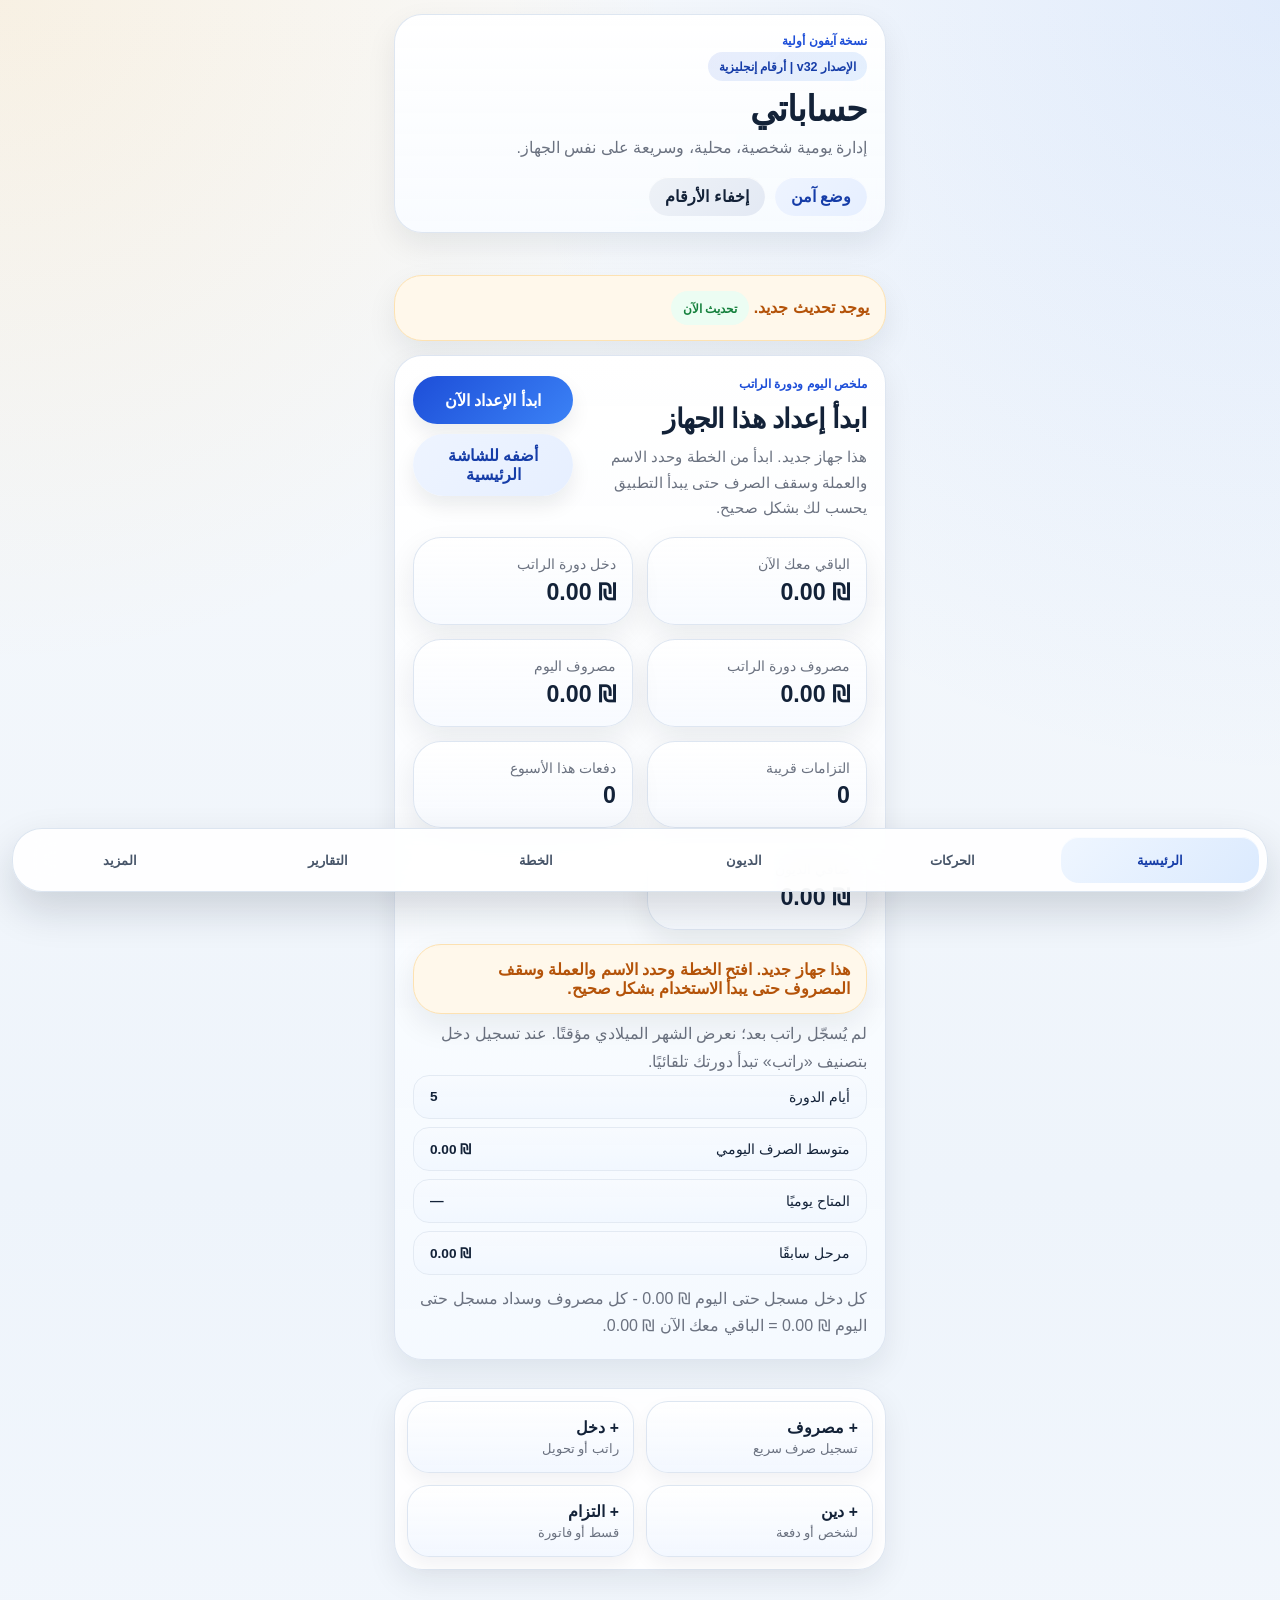
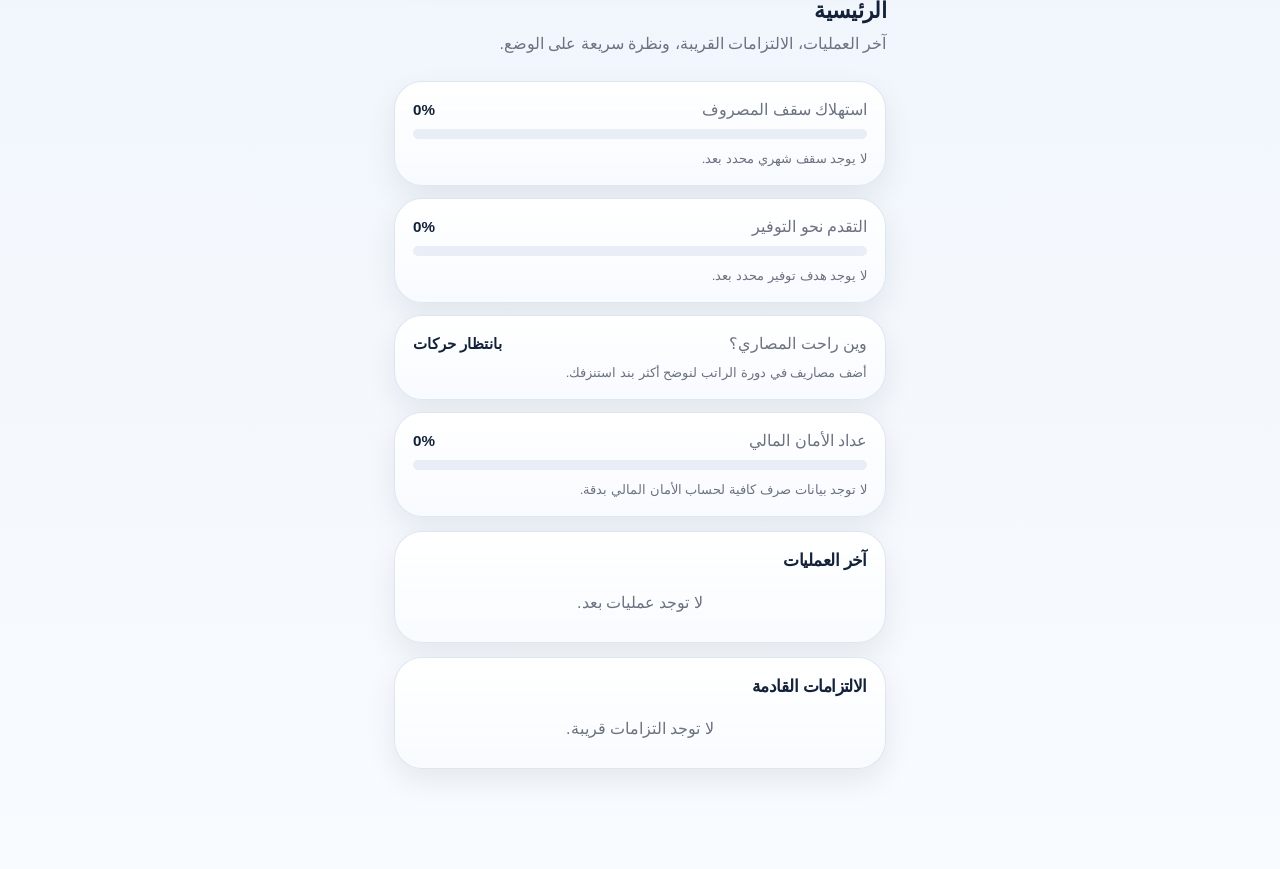
==== commit a87c22c7: "Normalize numeric entry to English digits" ====
--- a/index.html
+++ b/index.html
@@ -11,7 +11,7 @@
     <link rel="icon" href="./favicon.ico" />
     <link rel="apple-touch-icon" href="./icon-192.png" />
     <link rel="manifest" href="./manifest.webmanifest" />
-    <link rel="stylesheet" href="./app.css?v=31" />
+    <link rel="stylesheet" href="./app.css?v=32" />
 </head>
 <body>
 <div class="app-shell" id="appShell">
@@ -21,7 +21,7 @@
                 <h1>حساباتي</h1>
                 <p>أدخل رمز هذا الجهاز للمتابعة.</p>
                 <form id="unlockForm" class="stack">
-                    <input id="unlockCode" class="input center" type="password" inputmode="numeric" maxlength="12" placeholder="رمز القفل" />
+                    <input id="unlockCode" class="input center" type="password" inputmode="numeric" maxlength="12" placeholder="رمز القفل" lang="en-US" dir="ltr" data-english-number="integer" />
                     <button class="button button-primary" type="submit">فتح التطبيق</button>
                     <p class="helper error" id="unlockError"></p>
                 </form>
@@ -32,7 +32,7 @@
             <header class="topbar">
                 <div>
                     <p class="eyebrow">نسخة آيفون أولية</p>
-                    <p class="version-badge">الإصدار v31 | لوحة أرقام الآيفون</p>
+                    <p class="version-badge">الإصدار v32 | أرقام إنجليزية</p>
                     <h1>حساباتي</h1>
                     <p class="subtitle">إدارة يومية شخصية، محلية، وسريعة على نفس الجهاز.</p>
                 </div>
@@ -204,7 +204,7 @@
                     <div class="field-grid">
                         <label class="field">
                             <span>المبلغ</span>
-                            <input id="expenseAmount" class="input" type="text" inputmode="decimal" enterkeyhint="next" placeholder="0.00" required />
+                            <input id="expenseAmount" class="input" type="text" inputmode="decimal" enterkeyhint="next" placeholder="0.00" required lang="en-US" dir="ltr" data-english-number="decimal" />
                         </label>
                         <label class="field">
                             <span>التاريخ</span>
@@ -254,7 +254,7 @@
                     <div class="field-grid">
                         <label class="field">
                             <span>المبلغ</span>
-                            <input id="incomeAmount" class="input" type="text" inputmode="decimal" enterkeyhint="next" placeholder="0.00" required />
+                            <input id="incomeAmount" class="input" type="text" inputmode="decimal" enterkeyhint="next" placeholder="0.00" required lang="en-US" dir="ltr" data-english-number="decimal" />
                         </label>
                         <label class="field">
                             <span>التاريخ</span>
@@ -346,7 +346,7 @@
                     <div class="field-grid">
                         <label class="field">
                             <span>المبلغ</span>
-                            <input id="debtAmount" class="input" type="text" inputmode="decimal" enterkeyhint="next" placeholder="0.00" required />
+                            <input id="debtAmount" class="input" type="text" inputmode="decimal" enterkeyhint="next" placeholder="0.00" required lang="en-US" dir="ltr" data-english-number="decimal" />
                         </label>
                         <label class="field">
                             <span>التاريخ</span>
@@ -384,7 +384,7 @@
                         </label>
                         <label class="field">
                             <span>إجمالي الدين</span>
-                            <input id="debtPlanTotal" class="input" type="text" inputmode="decimal" enterkeyhint="next" placeholder="1000" required />
+                            <input id="debtPlanTotal" class="input" type="text" inputmode="decimal" enterkeyhint="next" placeholder="1000" required lang="en-US" dir="ltr" data-english-number="decimal" />
                         </label>
                     </div>
                     <div class="field-grid">
@@ -464,7 +464,7 @@
                         <div class="field-grid">
                             <label class="field">
                                 <span>المبلغ</span>
-                                <input id="installmentEditAmount" class="input" type="text" inputmode="decimal" enterkeyhint="done" placeholder="0.00" required />
+                                <input id="installmentEditAmount" class="input" type="text" inputmode="decimal" enterkeyhint="done" placeholder="0.00" required lang="en-US" dir="ltr" data-english-number="decimal" />
                             </label>
                             <label class="field">
                                 <span>التاريخ</span>
@@ -504,16 +504,16 @@
                     <div class="field-grid">
                         <label class="field">
                             <span>سقف المصروف الشهري</span>
-                            <input id="profileBudget" class="input" type="text" inputmode="decimal" enterkeyhint="next" placeholder="0.00" />
+                            <input id="profileBudget" class="input" type="text" inputmode="decimal" enterkeyhint="next" placeholder="0.00" lang="en-US" dir="ltr" data-english-number="decimal" />
                         </label>
                         <label class="field">
                             <span>هدف التوفير</span>
-                            <input id="profileSavingGoal" class="input" type="text" inputmode="decimal" enterkeyhint="next" placeholder="0.00" />
+                            <input id="profileSavingGoal" class="input" type="text" inputmode="decimal" enterkeyhint="next" placeholder="0.00" lang="en-US" dir="ltr" data-english-number="decimal" />
                         </label>
                     </div>
                     <label class="field">
                         <span>رمز قفل اختياري</span>
-                        <input id="profilePasscode" class="input" type="password" inputmode="numeric" maxlength="12" placeholder="1234" />
+                        <input id="profilePasscode" class="input" type="password" inputmode="numeric" maxlength="12" placeholder="1234" lang="en-US" dir="ltr" data-english-number="integer" />
                     </label>
                     <button class="button button-primary" type="submit">حفظ الخطة والإعدادات</button>
                 </form>
@@ -550,7 +550,7 @@
                         </label>
                         <label class="field">
                             <span>المبلغ</span>
-                            <input id="commitmentAmount" class="input" type="text" inputmode="decimal" enterkeyhint="next" placeholder="0.00" required />
+                            <input id="commitmentAmount" class="input" type="text" inputmode="decimal" enterkeyhint="next" placeholder="0.00" required lang="en-US" dir="ltr" data-english-number="decimal" />
                         </label>
                         <label class="field">
                             <span>العملة</span>
@@ -719,7 +719,7 @@
 
         <div class="toast" id="toastMessage" hidden></div>
     </div>
-<script src="./app.js?v=31"></script>
+<script src="./app.js?v=32"></script>
 <script>
 if ("serviceWorker" in navigator) {
     window.addEventListener("load", () => navigator.serviceWorker.register("./service-worker.js"));
--- a/app.css
+++ b/app.css
@@ -710,6 +710,12 @@
     display: none;
 }
 
+[data-english-number] {
+    direction: ltr;
+    unicode-bidi: plaintext;
+    font-variant-numeric: tabular-nums;
+}
+
 .nav-item {
     flex: 1 1 0;
     min-height: 46px;
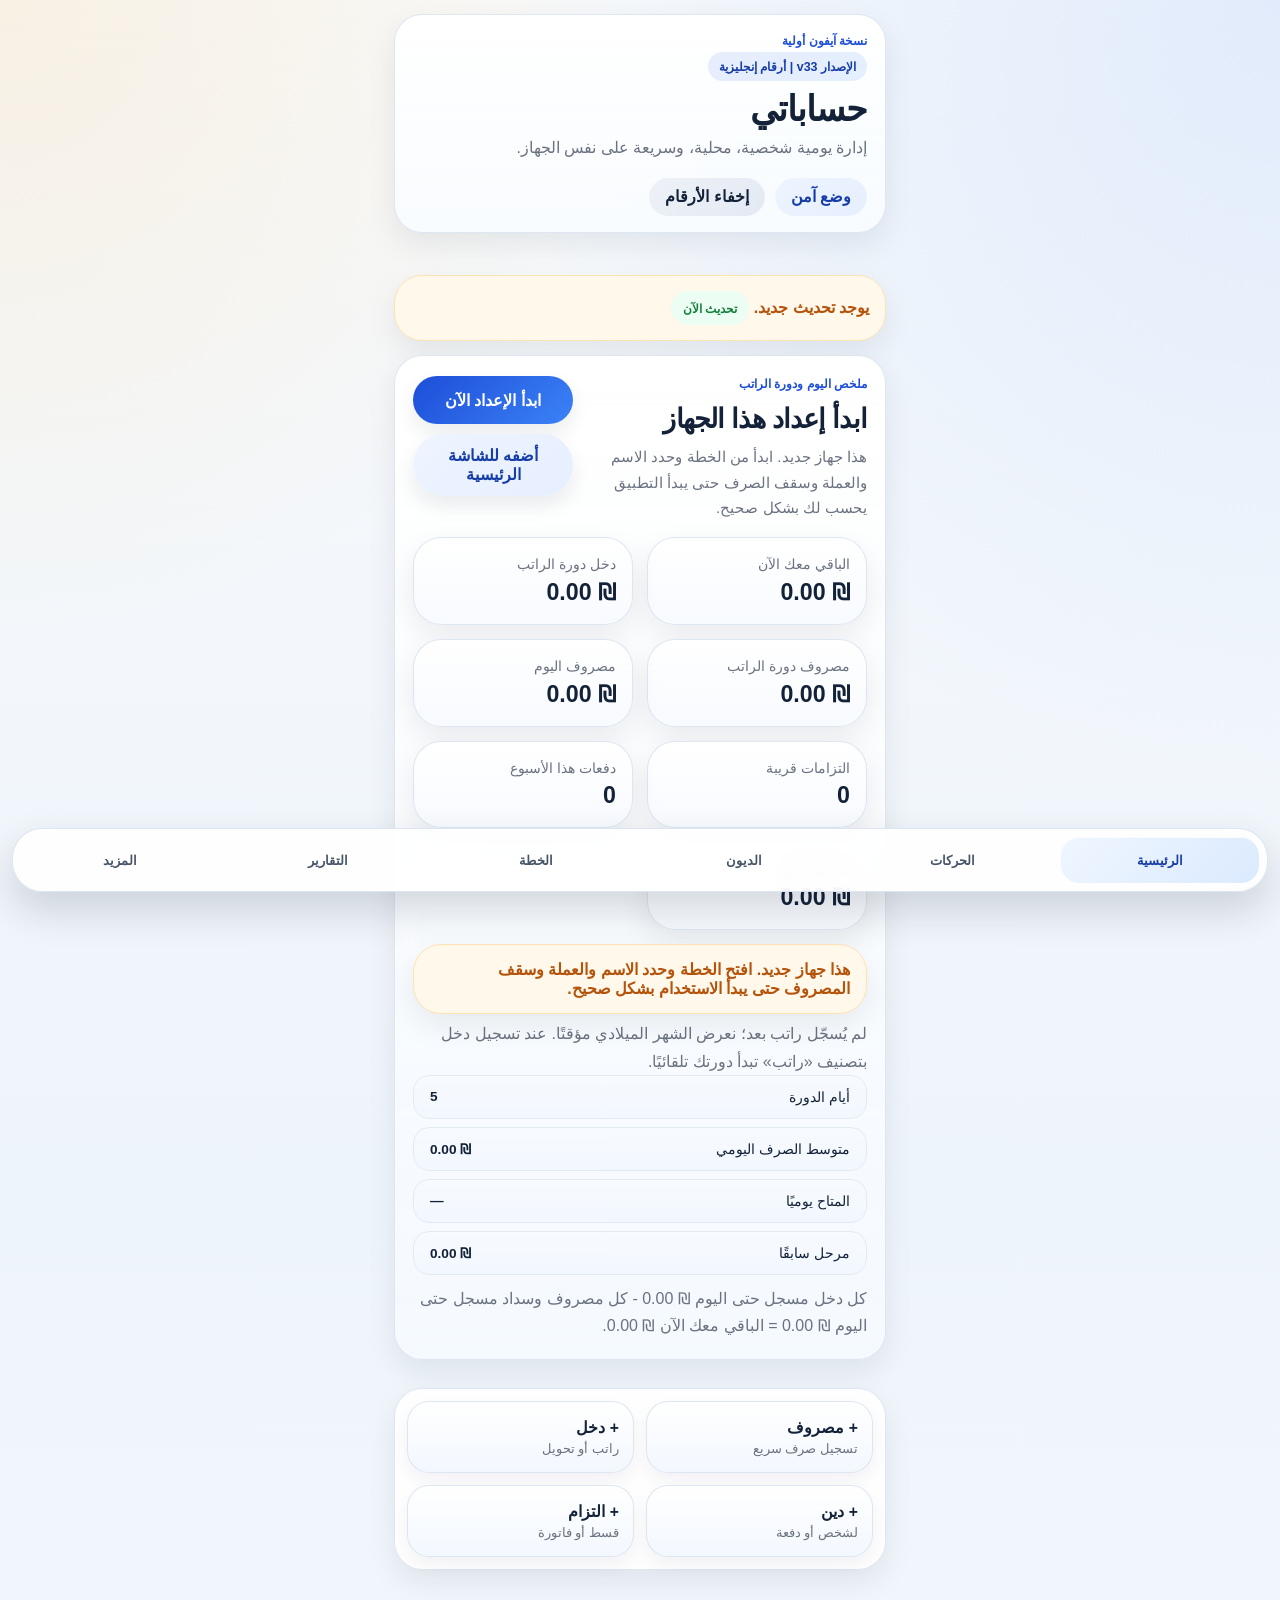
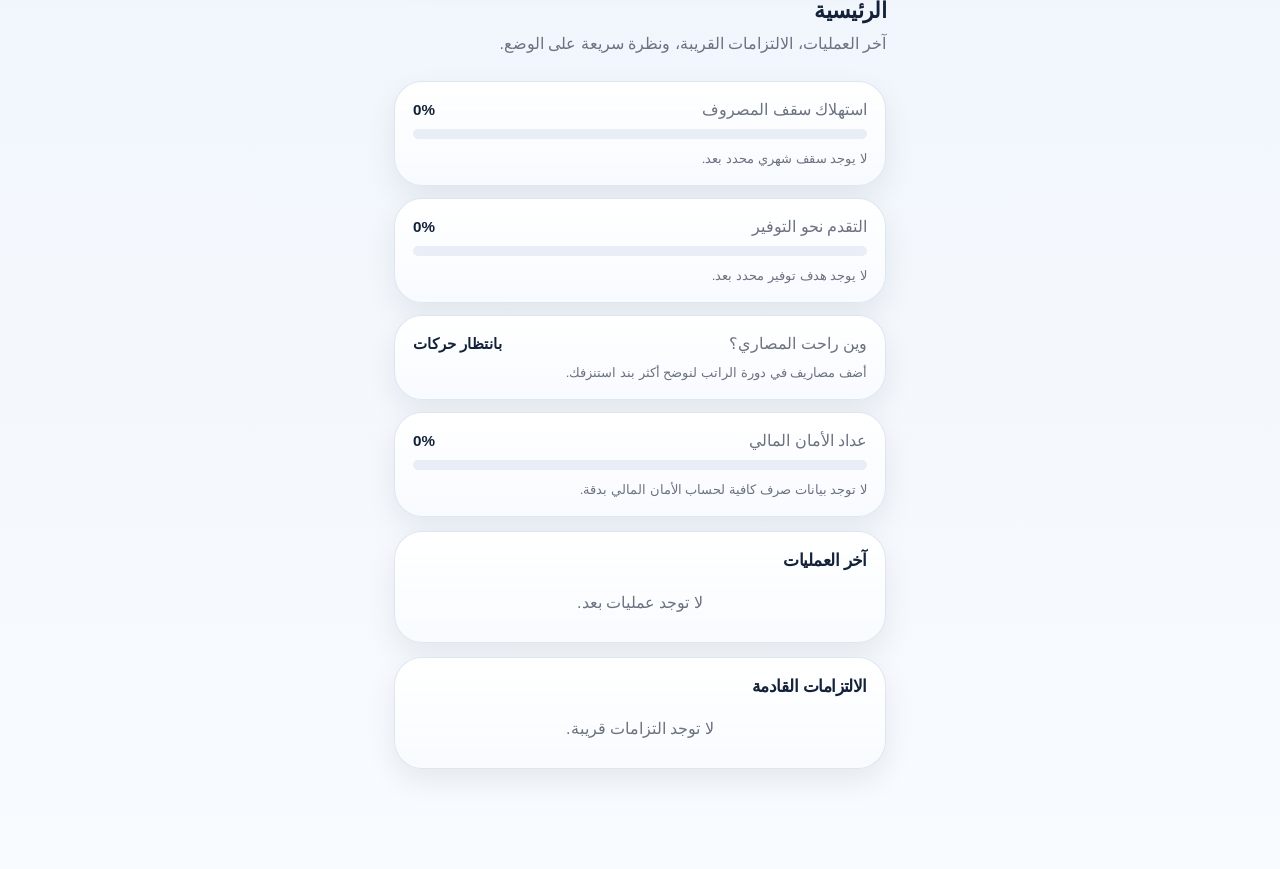
==== commit 2286711e: "Fix Arabic keyboard digit normalization on iPhone" ====
--- a/index.html
+++ b/index.html
@@ -11,7 +11,7 @@
     <link rel="icon" href="./favicon.ico" />
     <link rel="apple-touch-icon" href="./icon-192.png" />
     <link rel="manifest" href="./manifest.webmanifest" />
-    <link rel="stylesheet" href="./app.css?v=32" />
+    <link rel="stylesheet" href="./app.css?v=33" />
 </head>
 <body>
 <div class="app-shell" id="appShell">
@@ -32,7 +32,7 @@
             <header class="topbar">
                 <div>
                     <p class="eyebrow">نسخة آيفون أولية</p>
-                    <p class="version-badge">الإصدار v32 | أرقام إنجليزية</p>
+                    <p class="version-badge">الإصدار v33 | أرقام إنجليزية</p>
                     <h1>حساباتي</h1>
                     <p class="subtitle">إدارة يومية شخصية، محلية، وسريعة على نفس الجهاز.</p>
                 </div>
@@ -719,7 +719,7 @@
 
         <div class="toast" id="toastMessage" hidden></div>
     </div>
-<script src="./app.js?v=32"></script>
+<script src="./app.js?v=33"></script>
 <script>
 if ("serviceWorker" in navigator) {
     window.addEventListener("load", () => navigator.serviceWorker.register("./service-worker.js"));
--- a/app.css
+++ b/app.css
@@ -714,6 +714,7 @@
     direction: ltr;
     unicode-bidi: plaintext;
     font-variant-numeric: tabular-nums;
+    -webkit-locale: "en-US";
 }
 
 .nav-item {
